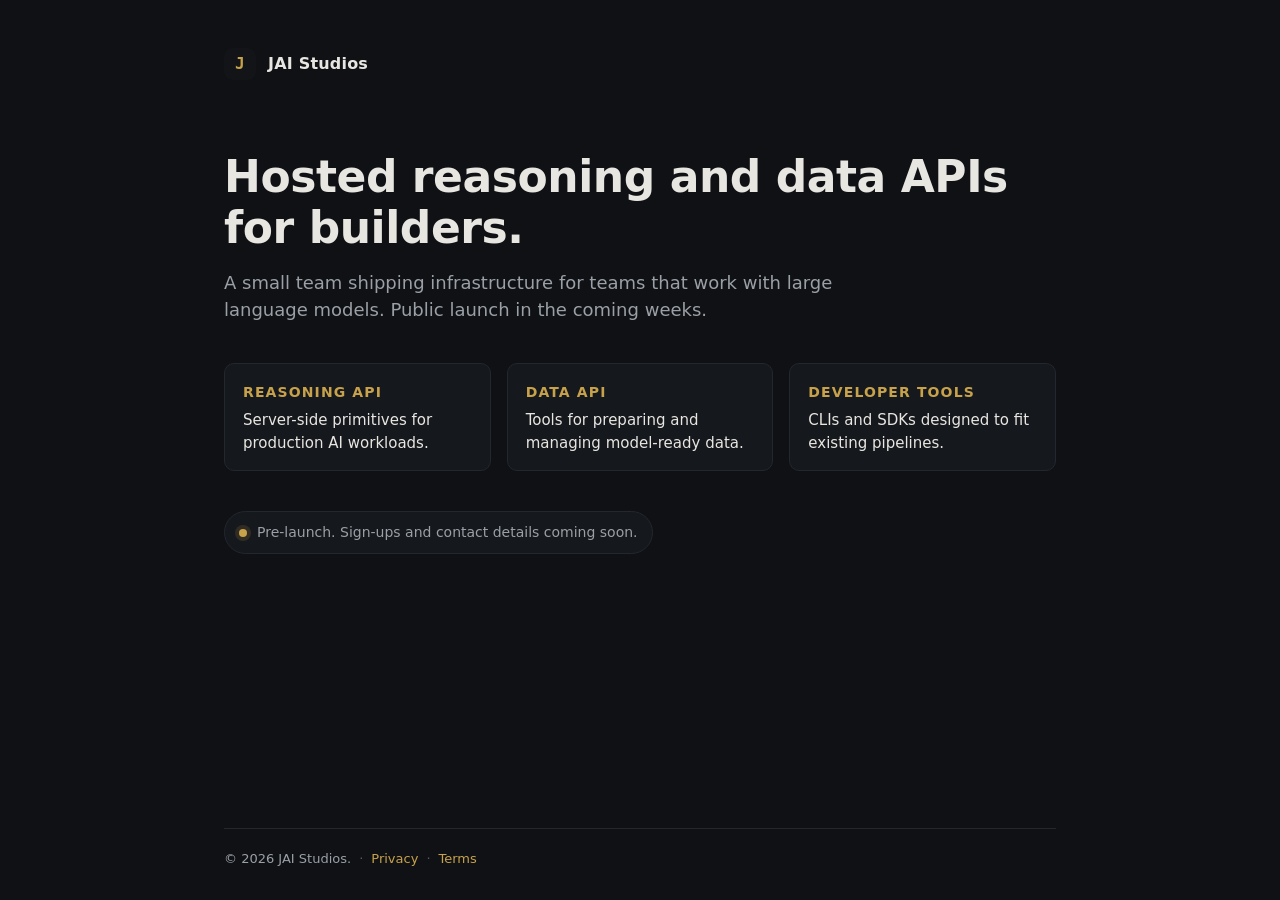
==== index.html @ 3c140bac "chore: initial pre-launch landing page Static placeholder site for jaistudios.app. Minimal pre-launc" ====
<!doctype html>
<html lang="en">
  <head>
    <meta charset="utf-8" />
    <meta name="viewport" content="width=device-width, initial-scale=1" />
    <title>JAI Studios</title>
    <meta
      name="description"
      content="JAI Studios — hosted reasoning and data APIs for builders. Launching soon."
    />
    <meta property="og:title" content="JAI Studios" />
    <meta
      property="og:description"
      content="Hosted reasoning and data APIs for builders. Launching soon."
    />
    <meta property="og:type" content="website" />
    <meta property="og:url" content="https://jaistudios.app" />
    <link rel="icon" href="data:image/svg+xml;utf8,<svg xmlns='http://www.w3.org/2000/svg' viewBox='0 0 64 64'><rect width='64' height='64' rx='12' fill='%23121417'/><text x='50%25' y='56%25' font-family='ui-monospace,Menlo,monospace' font-size='28' fill='%23C8A24B' text-anchor='middle' dominant-baseline='middle' font-weight='700'>J</text></svg>" />
    <link rel="stylesheet" href="./style.css" />
  </head>
  <body>
    <main class="wrap">
      <header class="brand">
        <span class="logo" aria-hidden="true">J</span>
        <span class="wordmark">JAI Studios</span>
      </header>

      <section class="hero">
        <h1>Hosted reasoning and data APIs for builders.</h1>
        <p class="lede">
          A small team shipping infrastructure for teams that work with
          large language models. Public launch in the coming weeks.
        </p>

        <ul class="pillars" aria-label="What we're building">
          <li>
            <h2>Reasoning API</h2>
            <p>Server-side primitives for production AI workloads.</p>
          </li>
          <li>
            <h2>Data API</h2>
            <p>Tools for preparing and managing model-ready data.</p>
          </li>
          <li>
            <h2>Developer tools</h2>
            <p>CLIs and SDKs designed to fit existing pipelines.</p>
          </li>
        </ul>

        <div class="status">
          <span class="dot" aria-hidden="true"></span>
          <span>Pre-launch. Sign-ups and contact details coming soon.</span>
        </div>
      </section>

      <footer class="foot">
        <span>&copy; <span id="year">2026</span> JAI Studios.</span>
        <span class="sep" aria-hidden="true">·</span>
        <a href="./privacy.html">Privacy</a>
        <span class="sep" aria-hidden="true">·</span>
        <a href="./terms.html">Terms</a>
      </footer>
    </main>
    <script>
      document.getElementById("year").textContent = new Date().getFullYear();
    </script>
  </body>
</html>
---- style.css ----
:root {
  --bg: #0f1115;
  --panel: #15181d;
  --ink: #e8e6e1;
  --muted: #9aa0a6;
  --accent: #c8a24b;
  --line: #23272e;
  --max: 880px;
}

* {
  box-sizing: border-box;
}

html,
body {
  margin: 0;
  padding: 0;
  background: var(--bg);
  color: var(--ink);
  font-family: ui-sans-serif, system-ui, -apple-system, "Segoe UI", Roboto,
    "Helvetica Neue", Arial, sans-serif;
  line-height: 1.5;
  -webkit-font-smoothing: antialiased;
}

a {
  color: var(--accent);
  text-decoration: none;
}

a:hover {
  text-decoration: underline;
}

.wrap {
  max-width: var(--max);
  margin: 0 auto;
  padding: 48px 24px 32px;
  min-height: 100vh;
  display: flex;
  flex-direction: column;
}

.brand {
  display: flex;
  align-items: center;
  gap: 12px;
  font-weight: 600;
  letter-spacing: 0.2px;
}

.logo {
  width: 32px;
  height: 32px;
  border-radius: 8px;
  background: #121417;
  color: var(--accent);
  display: inline-flex;
  align-items: center;
  justify-content: center;
  font-family: ui-monospace, Menlo, monospace;
  font-weight: 700;
}

.wordmark {
  font-size: 16px;
}

.hero {
  margin-top: 72px;
  flex: 1;
}

.hero h1 {
  font-size: clamp(28px, 4.2vw, 44px);
  line-height: 1.15;
  margin: 0 0 16px;
  letter-spacing: -0.01em;
}

.lede {
  color: var(--muted);
  font-size: 18px;
  max-width: 60ch;
  margin: 0 0 40px;
}

.pillars {
  list-style: none;
  padding: 0;
  margin: 0 0 40px;
  display: grid;
  grid-template-columns: repeat(auto-fit, minmax(220px, 1fr));
  gap: 16px;
}

.pillars li {
  background: var(--panel);
  border: 1px solid var(--line);
  border-radius: 10px;
  padding: 18px 18px 16px;
}

.pillars h2 {
  font-size: 14px;
  text-transform: uppercase;
  letter-spacing: 0.08em;
  margin: 0 0 6px;
  color: var(--accent);
}

.pillars p {
  margin: 0;
  color: var(--ink);
  font-size: 15px;
}

.status {
  display: inline-flex;
  align-items: center;
  gap: 10px;
  padding: 10px 14px;
  background: var(--panel);
  border: 1px solid var(--line);
  border-radius: 999px;
  color: var(--muted);
  font-size: 14px;
}

.dot {
  width: 8px;
  height: 8px;
  border-radius: 50%;
  background: var(--accent);
  box-shadow: 0 0 0 4px rgba(200, 162, 75, 0.15);
}

.foot {
  margin-top: 64px;
  padding-top: 20px;
  border-top: 1px solid var(--line);
  color: var(--muted);
  font-size: 13px;
  display: flex;
  flex-wrap: wrap;
  gap: 8px;
  align-items: center;
}

.sep {
  opacity: 0.5;
}
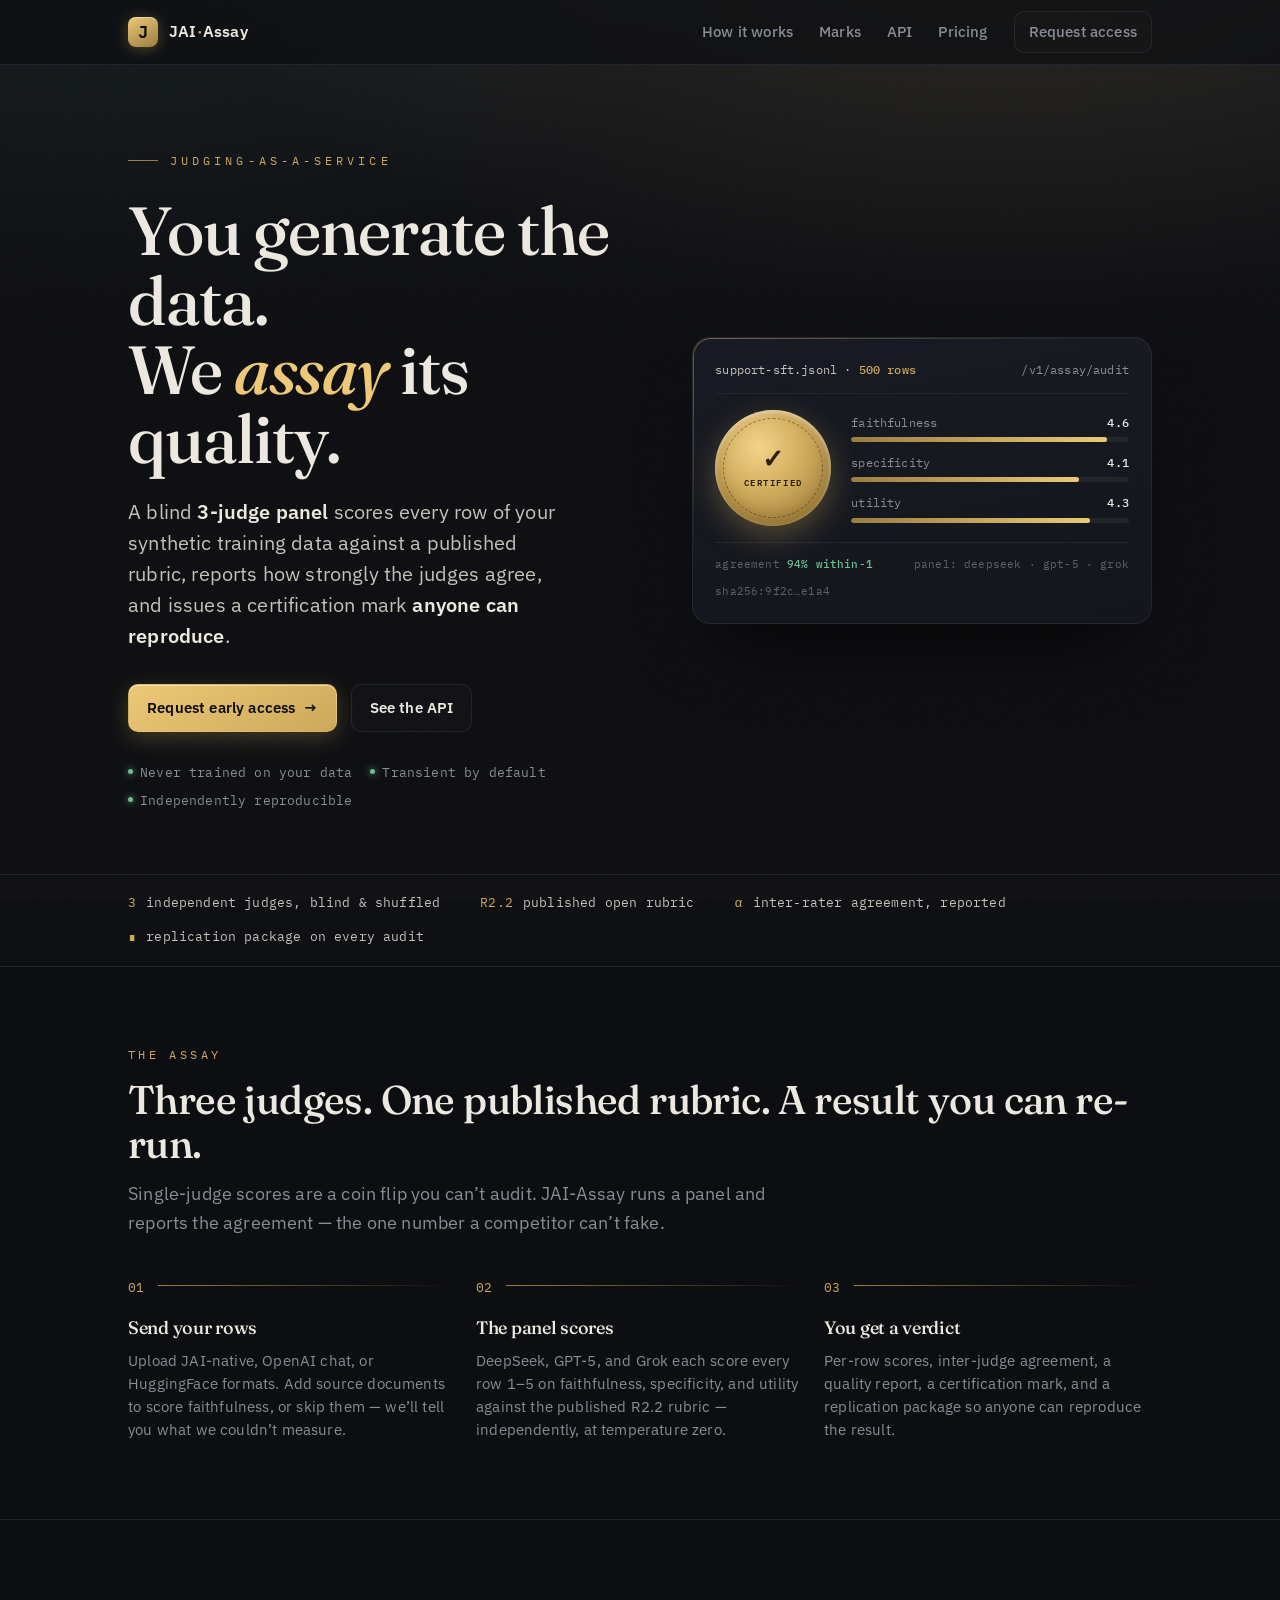
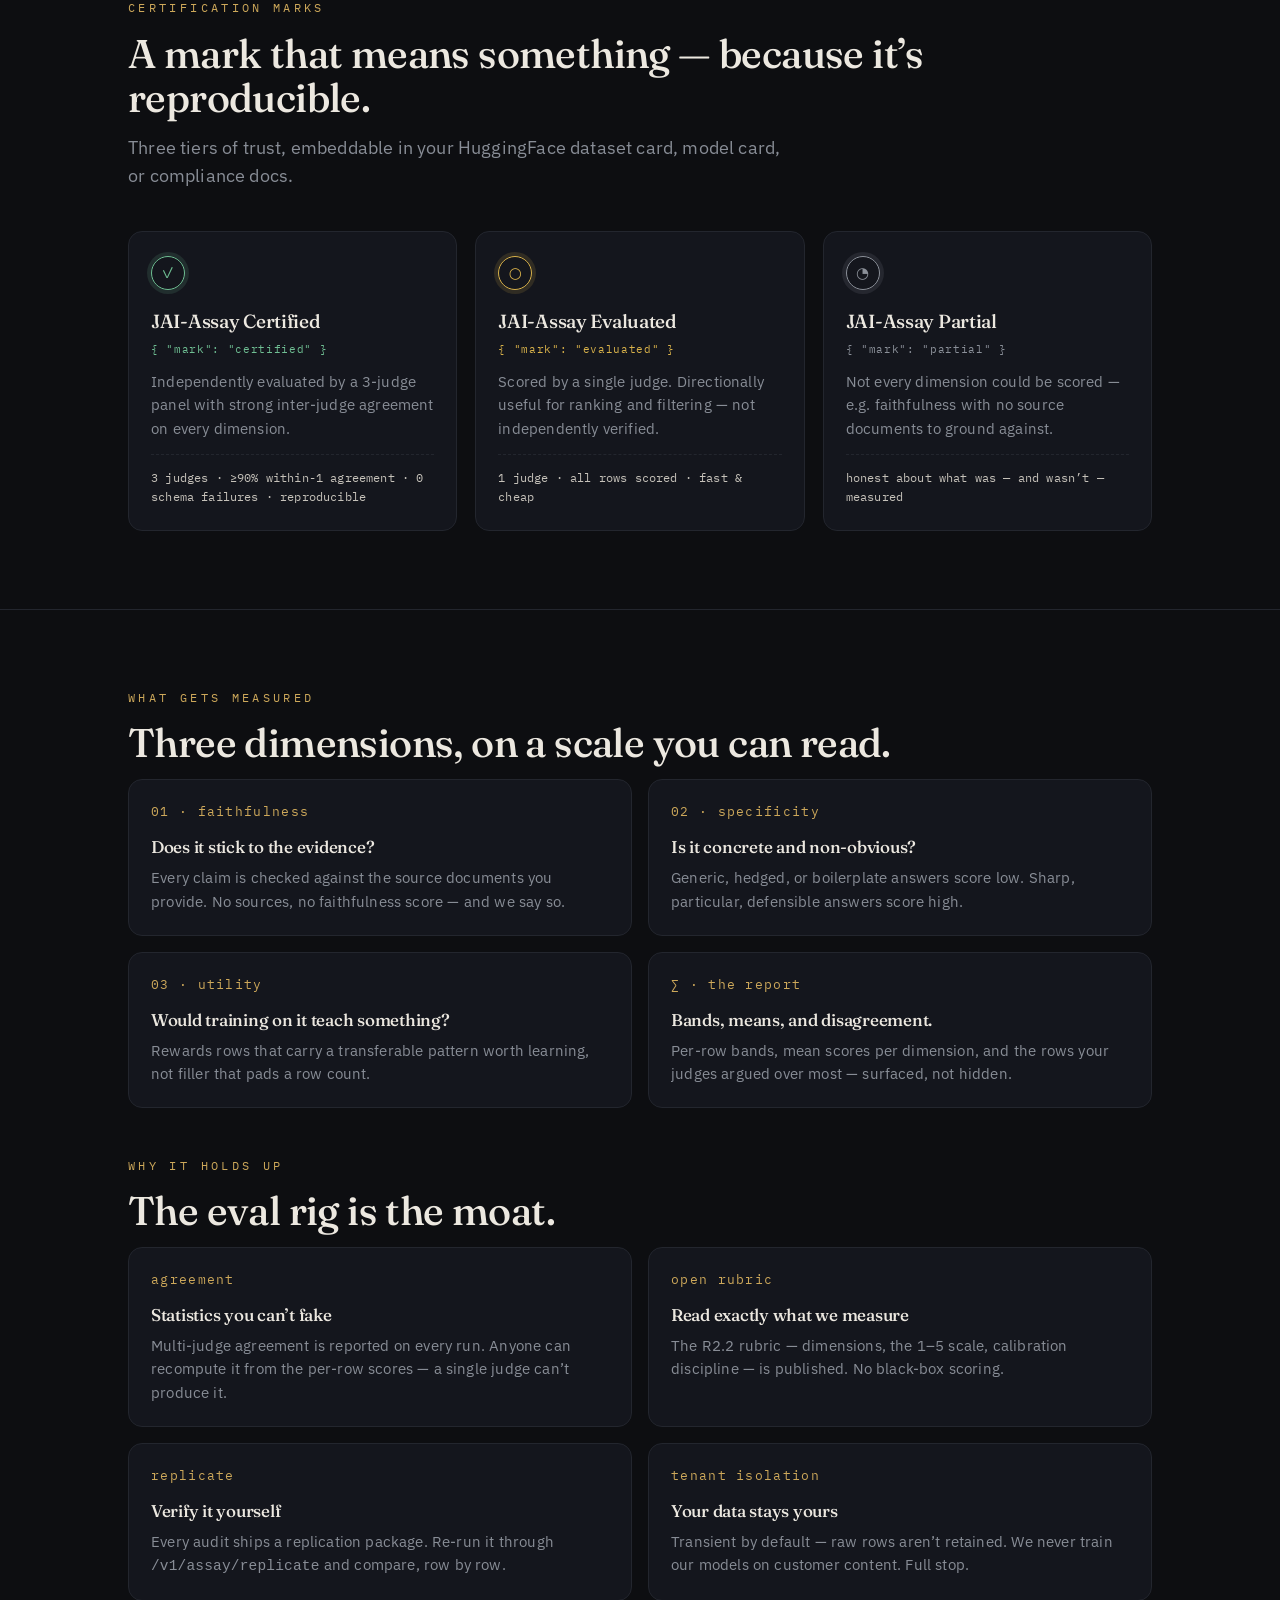
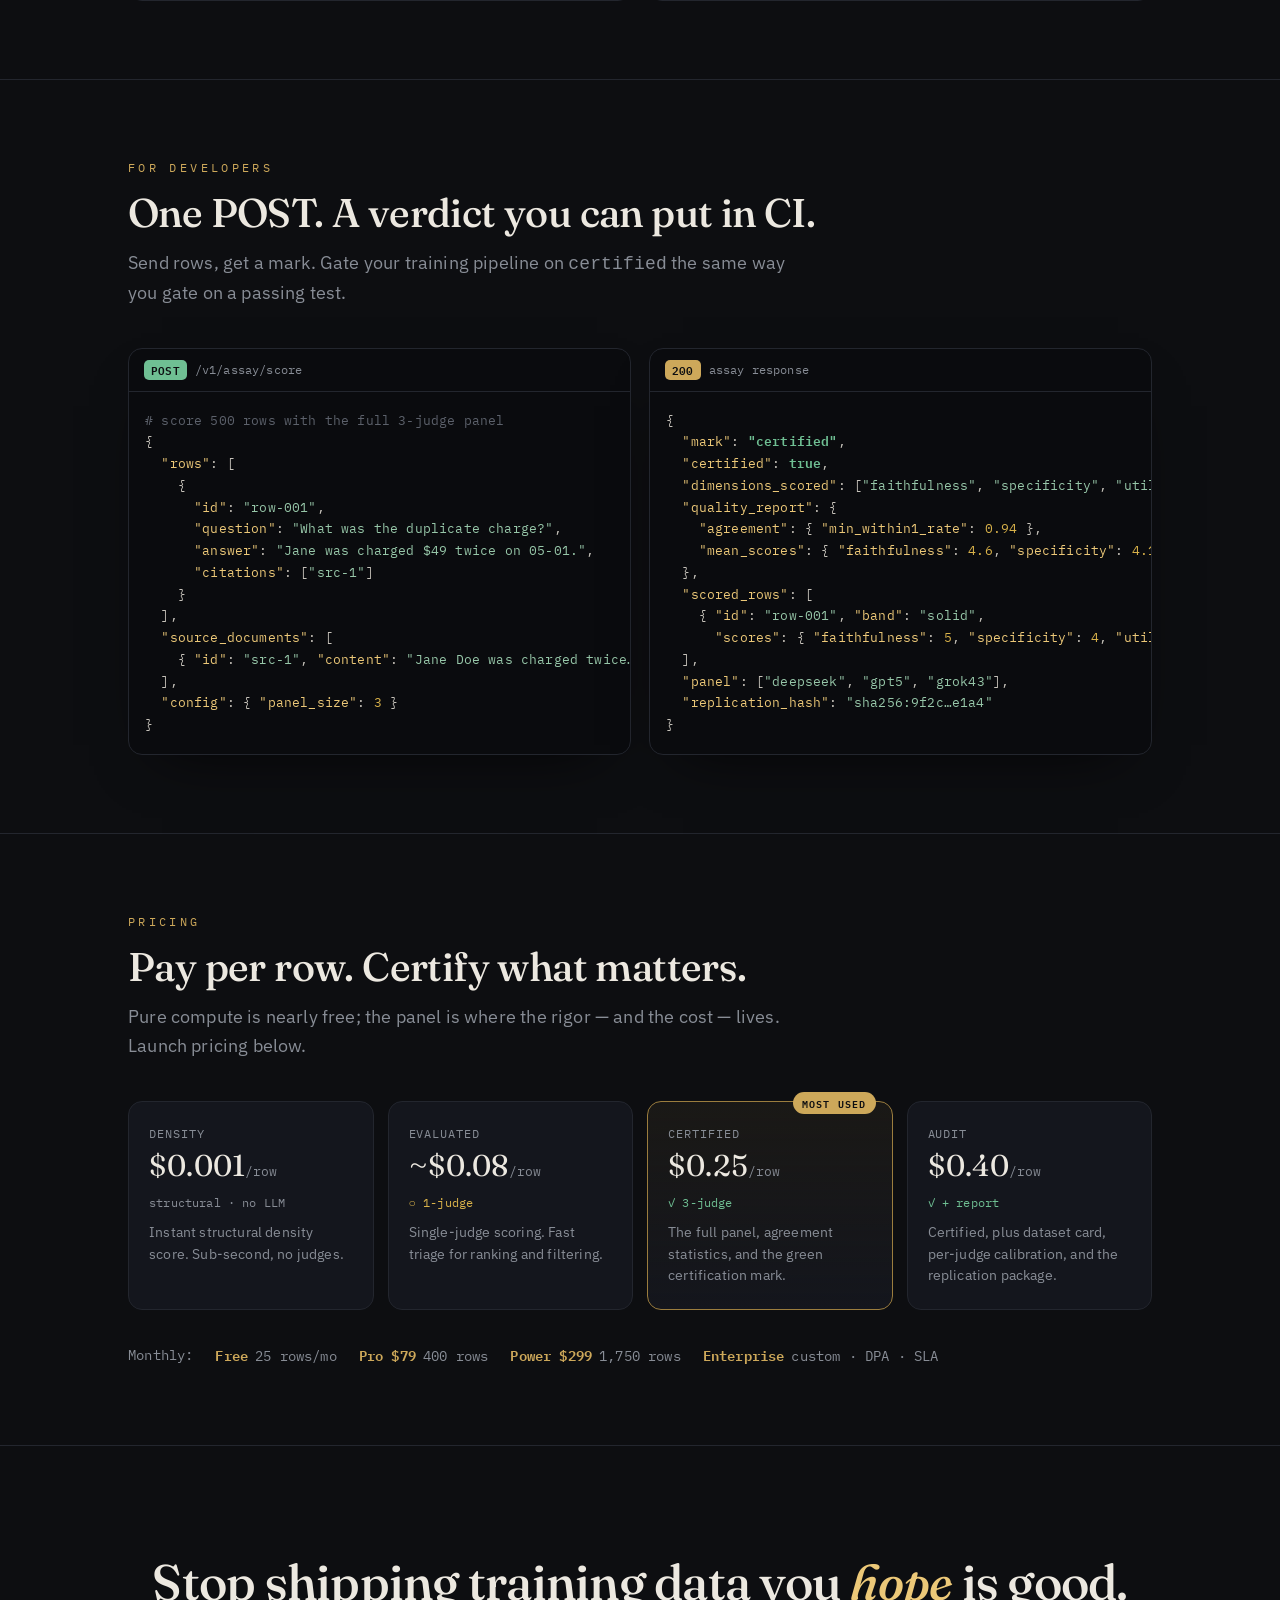
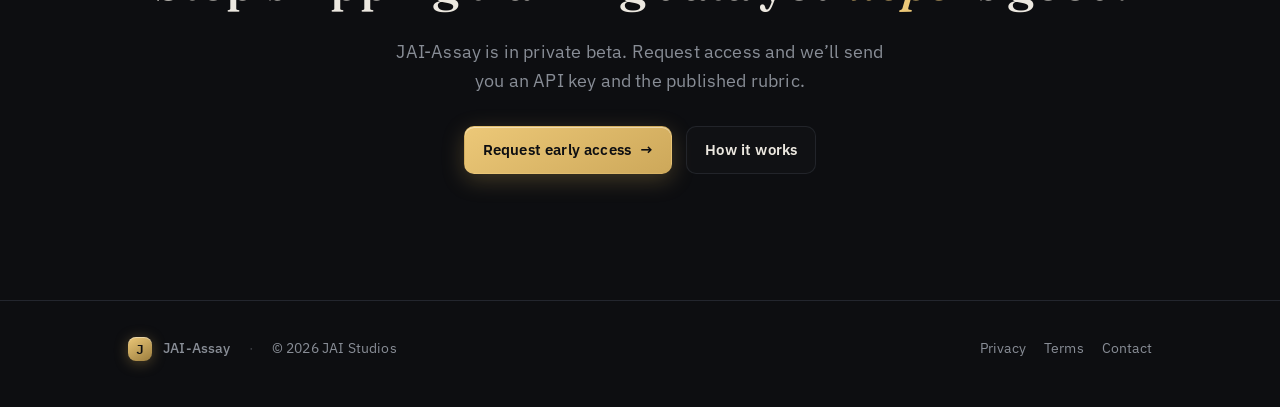
==== commit 27c4caa5: "feat(site): rebuild as JAI-Assay product landing page Replace the generic 'JAI Studios — launching s" ====
--- a/index.html
+++ b/index.html
@@ -3,66 +3,380 @@
   <head>
     <meta charset="utf-8" />
     <meta name="viewport" content="width=device-width, initial-scale=1" />
-    <title>JAI Studios</title>
+    <title>JAI-Assay — audit-grade quality scoring for training data</title>
     <meta
       name="description"
-      content="JAI Studios — hosted reasoning and data APIs for builders. Launching soon."
+      content="You generate the data. We assay its quality. A blind 3-judge panel scores synthetic training data against a published rubric, reports inter-judge agreement, and issues a certification mark anyone can independently reproduce."
     />
-    <meta property="og:title" content="JAI Studios" />
+    <meta property="og:title" content="JAI-Assay — assay the quality of your training data" />
     <meta
       property="og:description"
-      content="Hosted reasoning and data APIs for builders. Launching soon."
+      content="A blind 3-judge panel scores synthetic training data against a published rubric and issues a reproducible certification mark."
     />
     <meta property="og:type" content="website" />
     <meta property="og:url" content="https://jaistudios.app" />
-    <link rel="icon" href="data:image/svg+xml;utf8,<svg xmlns='http://www.w3.org/2000/svg' viewBox='0 0 64 64'><rect width='64' height='64' rx='12' fill='%23121417'/><text x='50%25' y='56%25' font-family='ui-monospace,Menlo,monospace' font-size='28' fill='%23C8A24B' text-anchor='middle' dominant-baseline='middle' font-weight='700'>J</text></svg>" />
+    <link rel="icon" href="data:image/svg+xml;utf8,<svg xmlns='http://www.w3.org/2000/svg' viewBox='0 0 64 64'><rect width='64' height='64' rx='14' fill='%230d0e11'/><text x='50%25' y='57%25' font-family='ui-monospace,Menlo,monospace' font-size='30' fill='%23cda85a' text-anchor='middle' dominant-baseline='middle' font-weight='700'>J</text></svg>" />
+    <link rel="preconnect" href="https://fonts.googleapis.com" />
+    <link rel="preconnect" href="https://fonts.gstatic.com" crossorigin />
+    <link
+      href="https://fonts.googleapis.com/css2?family=Fraunces:ital,opsz,wght@0,9..144,400..700;1,9..144,400..600&family=IBM+Plex+Mono:wght@400;500;600&family=IBM+Plex+Sans:wght@400;500;600&display=swap"
+      rel="stylesheet"
+    />
     <link rel="stylesheet" href="./style.css" />
   </head>
   <body>
-    <main class="wrap">
-      <header class="brand">
-        <span class="logo" aria-hidden="true">J</span>
-        <span class="wordmark">JAI Studios</span>
-      </header>
-
-      <section class="hero">
-        <h1>Hosted reasoning and data APIs for builders.</h1>
-        <p class="lede">
-          A small team shipping infrastructure for teams that work with
-          large language models. Public launch in the coming weeks.
+    <!-- nav -->
+    <nav class="nav">
+      <div class="shell">
+        <a class="brand" href="./index.html" aria-label="JAI-Assay home">
+          <span class="logo" aria-hidden="true">J</span>
+          <span class="wordmark">JAI<b>·</b>Assay</span>
+        </a>
+        <div class="nav-links">
+          <a class="hide-sm" href="#how">How it works</a>
+          <a class="hide-sm" href="#marks">Marks</a>
+          <a class="hide-sm" href="#api">API</a>
+          <a href="#pricing">Pricing</a>
+          <a class="btn btn-ghost" href="#access" style="padding:8px 14px;">Request access</a>
+        </div>
+      </div>
+    </nav>
+
+    <!-- hero -->
+    <header class="hero">
+      <div class="shell hero-grid">
+        <div>
+          <div class="eyebrow rise" style="--d:0">Judging-as-a-service</div>
+          <h1 class="rise" style="--d:1">You generate the data.<br />We <em>assay</em> its quality.</h1>
+          <p class="lede rise" style="--d:2">
+            A blind <b>3-judge panel</b> scores every row of your synthetic
+            training data against a published rubric, reports how strongly the
+            judges agree, and issues a certification mark <b>anyone can reproduce</b>.
+          </p>
+          <div class="cta-row rise" style="--d:3">
+            <a class="btn btn-gold" href="#access">Request early access <span class="arw" aria-hidden="true">→</span></a>
+            <a class="btn btn-ghost" href="#api">See the API</a>
+          </div>
+          <div class="trust-line rise" style="--d:4">
+            <span>Never trained on your data</span>
+            <span>Transient by default</span>
+            <span>Independently reproducible</span>
+          </div>
+        </div>
+
+        <!-- specimen / quality report -->
+        <aside class="specimen rise" style="--d:3" aria-label="Example quality report">
+          <div class="spec-head">
+            <span class="spec-file">support-sft.jsonl · <b>500 rows</b></span>
+            <span>/v1/assay/audit</span>
+          </div>
+          <div class="spec-body">
+            <div class="seal" role="img" aria-label="JAI-Assay Certified seal">
+              <div class="seal-inner">
+                <div class="mark">✓</div>
+                <div class="lbl">Certified</div>
+              </div>
+            </div>
+            <div class="spec-metrics">
+              <div class="metric">
+                <div class="metric-top"><span class="k">faithfulness</span><span class="v">4.6</span></div>
+                <div class="bar"><i style="width:92%"></i></div>
+              </div>
+              <div class="metric">
+                <div class="metric-top"><span class="k">specificity</span><span class="v">4.1</span></div>
+                <div class="bar"><i style="width:82%"></i></div>
+              </div>
+              <div class="metric">
+                <div class="metric-top"><span class="k">utility</span><span class="v">4.3</span></div>
+                <div class="bar"><i style="width:86%"></i></div>
+              </div>
+            </div>
+          </div>
+          <div class="spec-foot">
+            <span>agreement <b>94% within-1</b></span>
+            <span>panel: deepseek · gpt-5 · grok</span>
+            <span>sha256:9f2c…e1a4</span>
+          </div>
+        </aside>
+      </div>
+    </header>
+
+    <!-- credential strip -->
+    <div class="creds">
+      <div class="shell">
+        <span class="cred"><span>3</span> independent judges, blind &amp; shuffled</span>
+        <span class="cred"><span>R2.2</span> published open rubric</span>
+        <span class="cred"><span>α</span> inter-rater agreement, reported</span>
+        <span class="cred"><span>∎</span> replication package on every audit</span>
+      </div>
+    </div>
+
+    <!-- how it works -->
+    <section class="block" id="how">
+      <div class="shell">
+        <div class="kicker reveal">The assay</div>
+        <h2 class="reveal">Three judges. One published rubric. A result you can re-run.</h2>
+        <p class="section-lede reveal">
+          Single-judge scores are a coin flip you can&rsquo;t audit. JAI-Assay runs
+          a panel and reports the agreement &mdash; the one number a competitor
+          can&rsquo;t fake.
         </p>
-
-        <ul class="pillars" aria-label="What we're building">
-          <li>
-            <h2>Reasoning API</h2>
-            <p>Server-side primitives for production AI workloads.</p>
-          </li>
-          <li>
-            <h2>Data API</h2>
-            <p>Tools for preparing and managing model-ready data.</p>
-          </li>
-          <li>
-            <h2>Developer tools</h2>
-            <p>CLIs and SDKs designed to fit existing pipelines.</p>
-          </li>
-        </ul>
-
-        <div class="status">
-          <span class="dot" aria-hidden="true"></span>
-          <span>Pre-launch. Sign-ups and contact details coming soon.</span>
-        </div>
-      </section>
-
-      <footer class="foot">
-        <span>&copy; <span id="year">2026</span> JAI Studios.</span>
+        <div class="steps">
+          <div class="step reveal">
+            <h3>Send your rows</h3>
+            <p>Upload JAI-native, OpenAI chat, or HuggingFace formats. Add source documents to score faithfulness, or skip them &mdash; we&rsquo;ll tell you what we couldn&rsquo;t measure.</p>
+          </div>
+          <div class="step reveal" style="--d:1">
+            <h3>The panel scores</h3>
+            <p>DeepSeek, GPT-5, and Grok each score every row 1&ndash;5 on faithfulness, specificity, and utility against the published R2.2 rubric &mdash; independently, at temperature zero.</p>
+          </div>
+          <div class="step reveal" style="--d:2">
+            <h3>You get a verdict</h3>
+            <p>Per-row scores, inter-judge agreement, a quality report, a certification mark, and a replication package so anyone can reproduce the result.</p>
+          </div>
+        </div>
+      </div>
+    </section>
+
+    <!-- certification marks -->
+    <section class="block" id="marks">
+      <div class="shell">
+        <div class="kicker reveal">Certification marks</div>
+        <h2 class="reveal">A mark that means something &mdash; because it&rsquo;s reproducible.</h2>
+        <p class="section-lede reveal">
+          Three tiers of trust, embeddable in your HuggingFace dataset card, model
+          card, or compliance docs.
+        </p>
+        <div class="marks">
+          <div class="mark-card c-cert reveal">
+            <div class="glyph" aria-hidden="true">✓</div>
+            <h3>JAI-Assay Certified</h3>
+            <div class="tag">{ "mark": "certified" }</div>
+            <p>Independently evaluated by a 3-judge panel with strong inter-judge agreement on every dimension.</p>
+            <div class="req">3 judges · ≥90% within-1 agreement · 0 schema failures · reproducible</div>
+          </div>
+          <div class="mark-card c-eval reveal" style="--d:1">
+            <div class="glyph" aria-hidden="true">○</div>
+            <h3>JAI-Assay Evaluated</h3>
+            <div class="tag">{ "mark": "evaluated" }</div>
+            <p>Scored by a single judge. Directionally useful for ranking and filtering &mdash; not independently verified.</p>
+            <div class="req">1 judge · all rows scored · fast &amp; cheap</div>
+          </div>
+          <div class="mark-card c-part reveal" style="--d:2">
+            <div class="glyph" aria-hidden="true">◔</div>
+            <h3>JAI-Assay Partial</h3>
+            <div class="tag">{ "mark": "partial" }</div>
+            <p>Not every dimension could be scored &mdash; e.g. faithfulness with no source documents to ground against.</p>
+            <div class="req">honest about what was &mdash; and wasn&rsquo;t &mdash; measured</div>
+          </div>
+        </div>
+      </div>
+    </section>
+
+    <!-- what we measure + why it holds up -->
+    <section class="block">
+      <div class="shell">
+        <div class="kicker reveal">What gets measured</div>
+        <h2 class="reveal">Three dimensions, on a scale you can read.</h2>
+        <div class="feat-grid" style="margin-bottom:48px;">
+          <div class="feat reveal">
+            <div class="ic">01 · faithfulness</div>
+            <h3>Does it stick to the evidence?</h3>
+            <p>Every claim is checked against the source documents you provide. No sources, no faithfulness score &mdash; and we say so.</p>
+          </div>
+          <div class="feat reveal" style="--d:1">
+            <div class="ic">02 · specificity</div>
+            <h3>Is it concrete and non-obvious?</h3>
+            <p>Generic, hedged, or boilerplate answers score low. Sharp, particular, defensible answers score high.</p>
+          </div>
+          <div class="feat reveal" style="--d:2">
+            <div class="ic">03 · utility</div>
+            <h3>Would training on it teach something?</h3>
+            <p>Rewards rows that carry a transferable pattern worth learning, not filler that pads a row count.</p>
+          </div>
+          <div class="feat reveal" style="--d:3">
+            <div class="ic">∑ · the report</div>
+            <h3>Bands, means, and disagreement.</h3>
+            <p>Per-row bands, mean scores per dimension, and the rows your judges argued over most &mdash; surfaced, not hidden.</p>
+          </div>
+        </div>
+
+        <div class="kicker reveal">Why it holds up</div>
+        <h2 class="reveal">The eval rig is the moat.</h2>
+        <div class="feat-grid">
+          <div class="feat reveal">
+            <div class="ic">agreement</div>
+            <h3>Statistics you can&rsquo;t fake</h3>
+            <p>Multi-judge agreement is reported on every run. Anyone can recompute it from the per-row scores &mdash; a single judge can&rsquo;t produce it.</p>
+          </div>
+          <div class="feat reveal" style="--d:1">
+            <div class="ic">open rubric</div>
+            <h3>Read exactly what we measure</h3>
+            <p>The R2.2 rubric &mdash; dimensions, the 1&ndash;5 scale, calibration discipline &mdash; is published. No black-box scoring.</p>
+          </div>
+          <div class="feat reveal" style="--d:2">
+            <div class="ic">replicate</div>
+            <h3>Verify it yourself</h3>
+            <p>Every audit ships a replication package. Re-run it through <code>/v1/assay/replicate</code> and compare, row by row.</p>
+          </div>
+          <div class="feat reveal" style="--d:3">
+            <div class="ic">tenant isolation</div>
+            <h3>Your data stays yours</h3>
+            <p>Transient by default &mdash; raw rows aren&rsquo;t retained. We never train our models on customer content. Full stop.</p>
+          </div>
+        </div>
+      </div>
+    </section>
+
+    <!-- API -->
+    <section class="block" id="api">
+      <div class="shell">
+        <div class="kicker reveal">For developers</div>
+        <h2 class="reveal">One POST. A verdict you can put in CI.</h2>
+        <p class="section-lede reveal">
+          Send rows, get a mark. Gate your training pipeline on
+          <code>certified</code> the same way you gate on a passing test.
+        </p>
+        <div class="api-grid">
+          <div class="code reveal">
+            <div class="code-bar"><span class="verb">POST</span> /v1/assay/score</div>
+<pre><span class="c"># score 500 rows with the full 3-judge panel</span>
+{
+  <span class="k">"rows"</span>: [
+    {
+      <span class="k">"id"</span>: <span class="s">"row-001"</span>,
+      <span class="k">"question"</span>: <span class="s">"What was the duplicate charge?"</span>,
+      <span class="k">"answer"</span>: <span class="s">"Jane was charged $49 twice on 05-01."</span>,
+      <span class="k">"citations"</span>: [<span class="s">"src-1"</span>]
+    }
+  ],
+  <span class="k">"source_documents"</span>: [
+    { <span class="k">"id"</span>: <span class="s">"src-1"</span>, <span class="k">"content"</span>: <span class="s">"Jane Doe was charged twice…"</span> }
+  ],
+  <span class="k">"config"</span>: { <span class="k">"panel_size"</span>: <span class="n">3</span> }
+}</pre>
+          </div>
+          <div class="code reveal" style="--d:1">
+            <div class="code-bar"><span class="verb res">200</span> assay response</div>
+<pre>{
+  <span class="k">"mark"</span>: <span class="ok">"certified"</span>,
+  <span class="k">"certified"</span>: <span class="ok">true</span>,
+  <span class="k">"dimensions_scored"</span>: [<span class="s">"faithfulness"</span>, <span class="s">"specificity"</span>, <span class="s">"utility"</span>],
+  <span class="k">"quality_report"</span>: {
+    <span class="k">"agreement"</span>: { <span class="k">"min_within1_rate"</span>: <span class="n">0.94</span> },
+    <span class="k">"mean_scores"</span>: { <span class="k">"faithfulness"</span>: <span class="n">4.6</span>, <span class="k">"specificity"</span>: <span class="n">4.1</span> }
+  },
+  <span class="k">"scored_rows"</span>: [
+    { <span class="k">"id"</span>: <span class="s">"row-001"</span>, <span class="k">"band"</span>: <span class="s">"solid"</span>,
+      <span class="k">"scores"</span>: { <span class="k">"faithfulness"</span>: <span class="n">5</span>, <span class="k">"specificity"</span>: <span class="n">4</span>, <span class="k">"utility"</span>: <span class="n">4</span> } }
+  ],
+  <span class="k">"panel"</span>: [<span class="s">"deepseek"</span>, <span class="s">"gpt5"</span>, <span class="s">"grok43"</span>],
+  <span class="k">"replication_hash"</span>: <span class="s">"sha256:9f2c…e1a4"</span>
+}</pre>
+          </div>
+        </div>
+      </div>
+    </section>
+
+    <!-- pricing -->
+    <section class="block" id="pricing">
+      <div class="shell">
+        <div class="kicker reveal">Pricing</div>
+        <h2 class="reveal">Pay per row. Certify what matters.</h2>
+        <p class="section-lede reveal">
+          Pure compute is nearly free; the panel is where the rigor &mdash; and the
+          cost &mdash; lives. Launch pricing below.
+        </p>
+        <div class="price-grid">
+          <div class="price reveal">
+            <div class="pt-name">Density</div>
+            <div class="amt">$0.001<small>/row</small></div>
+            <div class="mark-pill" style="color:var(--muted)">structural · no LLM</div>
+            <p>Instant structural density score. Sub-second, no judges.</p>
+          </div>
+          <div class="price reveal" style="--d:1">
+            <div class="pt-name">Evaluated</div>
+            <div class="amt">~$0.08<small>/row</small></div>
+            <div class="mark-pill" style="color:var(--evaluated)">○ 1-judge</div>
+            <p>Single-judge scoring. Fast triage for ranking and filtering.</p>
+          </div>
+          <div class="price feature reveal" style="--d:2">
+            <span class="badge">Most used</span>
+            <div class="pt-name">Certified</div>
+            <div class="amt">$0.25<small>/row</small></div>
+            <div class="mark-pill" style="color:var(--certified)">✓ 3-judge</div>
+            <p>The full panel, agreement statistics, and the green certification mark.</p>
+          </div>
+          <div class="price reveal" style="--d:3">
+            <div class="pt-name">Audit</div>
+            <div class="amt">$0.40<small>/row</small></div>
+            <div class="mark-pill" style="color:var(--certified)">✓ + report</div>
+            <p>Certified, plus dataset card, per-judge calibration, and the replication package.</p>
+          </div>
+        </div>
+        <div class="plans">
+          <span class="plans-label" style="color:var(--muted)">Monthly:</span>
+          <span class="pl"><b>Free</b> <s>25 rows/mo</s></span>
+          <span class="pl"><b>Pro $79</b> <s>400 rows</s></span>
+          <span class="pl"><b>Power $299</b> <s>1,750 rows</s></span>
+          <span class="pl"><b>Enterprise</b> <s>custom · DPA · SLA</s></span>
+        </div>
+      </div>
+    </section>
+
+    <!-- closing CTA -->
+    <section class="closer" id="access">
+      <div class="shell">
+        <h2 class="reveal">Stop shipping training data you <em>hope</em> is good.</h2>
+        <p class="reveal">JAI-Assay is in private beta. Request access and we&rsquo;ll send you an API key and the published rubric.</p>
+        <div class="cta-row reveal">
+          <a class="btn btn-gold" href="mailto:hello@jaistudios.app?subject=JAI-Assay%20early%20access">Request early access <span class="arw" aria-hidden="true">→</span></a>
+          <a class="btn btn-ghost" href="#how">How it works</a>
+        </div>
+      </div>
+    </section>
+
+    <!-- footer -->
+    <footer class="foot">
+      <div class="shell">
+        <a class="brand" href="./index.html">
+          <span class="logo" aria-hidden="true">J</span>
+          <span>JAI-Assay</span>
+        </a>
         <span class="sep" aria-hidden="true">·</span>
-        <a href="./privacy.html">Privacy</a>
-        <span class="sep" aria-hidden="true">·</span>
-        <a href="./terms.html">Terms</a>
-      </footer>
-    </main>
+        <span>&copy; <span id="year">2026</span> JAI Studios</span>
+        <span class="links">
+          <a href="./privacy.html">Privacy</a>
+          <a href="./terms.html">Terms</a>
+          <a href="mailto:hello@jaistudios.app">Contact</a>
+        </span>
+      </div>
+    </footer>
+
     <script>
+      document.documentElement.classList.add("js");
       document.getElementById("year").textContent = new Date().getFullYear();
+      (function () {
+        var els = document.querySelectorAll(".reveal");
+        if (!("IntersectionObserver" in window)) {
+          els.forEach(function (el) { el.classList.add("in"); });
+          return;
+        }
+        var io = new IntersectionObserver(
+          function (entries) {
+            entries.forEach(function (e) {
+              if (e.isIntersecting) {
+                var el = e.target;
+                var d = parseFloat(el.style.getPropertyValue("--d")) || 0;
+                setTimeout(function () { el.classList.add("in"); }, d * 80);
+                io.unobserve(el);
+              }
+            });
+          },
+          { rootMargin: "0px 0px -10% 0px" }
+        );
+        els.forEach(function (el) { io.observe(el); });
+      })();
     </script>
   </body>
 </html>
--- a/style.css
+++ b/style.css
@@ -1,153 +1,383 @@
+/* =========================================================================
+   JAI-Assay — marketing site
+   Aesthetic: precision certification instrument. Editorial serif authority
+   (Fraunces) + technical sans/mono (IBM Plex). Deep ink, assayed gold.
+   ========================================================================= */
+
 :root {
-  --bg: #0f1115;
-  --panel: #15181d;
-  --ink: #e8e6e1;
-  --muted: #9aa0a6;
-  --accent: #c8a24b;
-  --line: #23272e;
-  --max: 880px;
-}
-
-* {
-  box-sizing: border-box;
-}
-
-html,
+  --bg: #0d0e11;
+  --bg-2: #101218;
+  --panel: #14161d;
+  --panel-2: #181b23;
+  --ink: #ece8e0;
+  --ink-dim: #c6c2ba;
+  --muted: #888d96;
+  --faint: #5c616b;
+
+  --gold: #cda85a;
+  --gold-bright: #ecc878;
+  --gold-deep: #9b7d3e;
+
+  --certified: #6fbf93;
+  --evaluated: #d9b24a;
+  --partial: #8b9099;
+
+  --line: #23262e;
+  --line-bright: #34384180;
+
+  --serif: "Fraunces", Georgia, "Times New Roman", serif;
+  --sans: "IBM Plex Sans", ui-sans-serif, system-ui, "Segoe UI", sans-serif;
+  --mono: "IBM Plex Mono", ui-monospace, "SF Mono", Menlo, monospace;
+
+  --max: 1080px;
+  --r: 14px;
+  --ease: cubic-bezier(0.22, 1, 0.36, 1);
+}
+
+* { box-sizing: border-box; }
+
+html { scroll-behavior: smooth; }
+
 body {
   margin: 0;
-  padding: 0;
   background: var(--bg);
   color: var(--ink);
-  font-family: ui-sans-serif, system-ui, -apple-system, "Segoe UI", Roboto,
-    "Helvetica Neue", Arial, sans-serif;
-  line-height: 1.5;
+  font-family: var(--sans);
+  font-size: 17px;
+  line-height: 1.6;
+  letter-spacing: 0.01em;
   -webkit-font-smoothing: antialiased;
-}
-
-a {
-  color: var(--accent);
-  text-decoration: none;
-}
-
-a:hover {
-  text-decoration: underline;
-}
-
-.wrap {
-  max-width: var(--max);
-  margin: 0 auto;
-  padding: 48px 24px 32px;
-  min-height: 100vh;
-  display: flex;
-  flex-direction: column;
-}
-
-.brand {
+  text-rendering: optimizeLegibility;
+  overflow-x: hidden;
+}
+
+/* atmosphere: layered gold aurora + base wash, fixed behind content ---------- */
+body::before {
+  content: "";
+  position: fixed;
+  inset: 0;
+  z-index: -2;
+  background:
+    radial-gradient(120% 80% at 78% -10%, rgba(205, 168, 90, 0.16), transparent 55%),
+    radial-gradient(90% 60% at 8% 0%, rgba(111, 191, 147, 0.06), transparent 50%),
+    linear-gradient(180deg, var(--bg-2), var(--bg) 40%);
+}
+/* grain overlay */
+body::after {
+  content: "";
+  position: fixed;
+  inset: 0;
+  z-index: -1;
+  pointer-events: none;
+  opacity: 0.035;
+  background-image: url("data:image/svg+xml,%3Csvg xmlns='http://www.w3.org/2000/svg' width='160' height='160'%3E%3Cfilter id='n'%3E%3CfeTurbulence type='fractalNoise' baseFrequency='0.85' numOctaves='2' stitchTiles='stitch'/%3E%3C/filter%3E%3Crect width='100%25' height='100%25' filter='url(%23n)'/%3E%3C/svg%3E");
+}
+
+a { color: var(--gold); text-decoration: none; transition: color 0.2s; }
+a:hover { color: var(--gold-bright); }
+
+h1, h2, h3 { font-family: var(--serif); font-weight: 500; letter-spacing: -0.015em; }
+
+::selection { background: rgba(205, 168, 90, 0.28); color: #fff; }
+
+.shell { max-width: var(--max); margin: 0 auto; padding: 0 28px; }
+
+/* ---- nav ----------------------------------------------------------------- */
+.nav {
+  position: sticky;
+  top: 0;
+  z-index: 50;
+  backdrop-filter: blur(14px);
+  background: color-mix(in srgb, var(--bg) 72%, transparent);
+  border-bottom: 1px solid var(--line);
+}
+.nav .shell {
   display: flex;
   align-items: center;
-  gap: 12px;
+  gap: 18px;
+  height: 64px;
+}
+.brand { display: flex; align-items: center; gap: 11px; color: var(--ink); font-weight: 600; }
+.logo {
+  width: 30px; height: 30px;
+  border-radius: 8px;
+  display: grid; place-items: center;
+  font-family: var(--mono);
   font-weight: 600;
-  letter-spacing: 0.2px;
-}
-
-.logo {
-  width: 32px;
-  height: 32px;
-  border-radius: 8px;
-  background: #121417;
-  color: var(--accent);
-  display: inline-flex;
+  color: #0d0e11;
+  background: linear-gradient(150deg, var(--gold-bright), var(--gold-deep));
+  box-shadow: 0 2px 14px rgba(205, 168, 90, 0.35), inset 0 1px 0 rgba(255,255,255,0.4);
+}
+.wordmark { font-size: 16px; letter-spacing: 0.2px; }
+.wordmark b { color: var(--gold); font-weight: 600; }
+.nav-links { margin-left: auto; display: flex; gap: 26px; align-items: center; }
+.nav-links a { color: var(--muted); font-size: 14.5px; font-weight: 500; }
+.nav-links a:hover { color: var(--ink); }
+@media (max-width: 720px) { .nav-links .hide-sm { display: none; } }
+
+/* ---- buttons ------------------------------------------------------------- */
+.btn {
+  display: inline-flex; align-items: center; gap: 9px;
+  font-family: var(--sans); font-size: 15px; font-weight: 600;
+  padding: 11px 18px; border-radius: 10px;
+  border: 1px solid transparent; cursor: pointer;
+  transition: transform 0.18s var(--ease), box-shadow 0.2s, background 0.2s, border-color 0.2s;
+}
+.btn-gold {
+  color: #0d0e11;
+  background: linear-gradient(150deg, var(--gold-bright), var(--gold));
+  box-shadow: 0 6px 22px rgba(205, 168, 90, 0.28), inset 0 1px 0 rgba(255,255,255,0.45);
+}
+.btn-gold:hover { transform: translateY(-2px); box-shadow: 0 12px 30px rgba(205, 168, 90, 0.4), inset 0 1px 0 rgba(255,255,255,0.45); color: #0d0e11; }
+.btn-ghost { color: var(--ink); border-color: var(--line-bright); background: rgba(255,255,255,0.015); }
+.btn-ghost:hover { border-color: var(--gold); color: var(--gold-bright); transform: translateY(-2px); }
+.btn .arw { transition: transform 0.2s var(--ease); }
+.btn:hover .arw { transform: translateX(3px); }
+
+/* ---- hero ---------------------------------------------------------------- */
+.hero { padding: 86px 0 64px; }
+.hero-grid {
+  display: grid;
+  grid-template-columns: 1.05fr 0.95fr;
+  gap: 56px;
   align-items: center;
-  justify-content: center;
-  font-family: ui-monospace, Menlo, monospace;
-  font-weight: 700;
-}
-
-.wordmark {
-  font-size: 16px;
-}
-
-.hero {
-  margin-top: 72px;
-  flex: 1;
-}
+}
+@media (max-width: 880px) { .hero-grid { grid-template-columns: 1fr; gap: 44px; } }
+
+.eyebrow {
+  font-family: var(--mono);
+  font-size: 12px;
+  letter-spacing: 0.34em;
+  text-transform: uppercase;
+  color: var(--gold);
+  display: flex; align-items: center; gap: 12px;
+  margin-bottom: 26px;
+}
+.eyebrow::before { content: ""; width: 30px; height: 1px; background: var(--gold-deep); }
 
 .hero h1 {
-  font-size: clamp(28px, 4.2vw, 44px);
-  line-height: 1.15;
-  margin: 0 0 16px;
-  letter-spacing: -0.01em;
-}
-
-.lede {
-  color: var(--muted);
-  font-size: 18px;
-  max-width: 60ch;
-  margin: 0 0 40px;
-}
-
-.pillars {
-  list-style: none;
-  padding: 0;
-  margin: 0 0 40px;
-  display: grid;
-  grid-template-columns: repeat(auto-fit, minmax(220px, 1fr));
-  gap: 16px;
-}
-
-.pillars li {
+  font-size: clamp(40px, 6vw, 68px);
+  line-height: 1.02;
+  margin: 0 0 22px;
+}
+.hero h1 em { font-style: italic; color: var(--gold-bright); }
+.lede { color: var(--ink-dim); font-size: clamp(17px, 2vw, 19.5px); max-width: 36ch; margin: 0 0 32px; }
+.lede b { color: var(--ink); font-weight: 600; }
+
+.cta-row { display: flex; flex-wrap: wrap; gap: 14px; margin-bottom: 30px; }
+
+.trust-line {
+  display: flex; flex-wrap: wrap; gap: 8px 18px;
+  font-family: var(--mono); font-size: 12.5px; color: var(--muted);
+}
+.trust-line span { display: inline-flex; align-items: center; gap: 7px; }
+.trust-line span::before { content: ""; width: 5px; height: 5px; border-radius: 50%; background: var(--certified); box-shadow: 0 0 7px var(--certified); }
+
+/* ---- specimen report card (hero visual) --------------------------------- */
+.specimen {
+  position: relative;
+  background: linear-gradient(168deg, var(--panel-2), var(--panel));
+  border: 1px solid var(--line-bright);
+  border-radius: 18px;
+  padding: 22px;
+  box-shadow: 0 40px 80px -30px rgba(0,0,0,0.8), inset 0 1px 0 rgba(255,255,255,0.04);
+}
+.specimen::before {
+  content: "";
+  position: absolute; inset: 0;
+  border-radius: 18px; padding: 1px;
+  background: linear-gradient(150deg, rgba(205,168,90,0.5), transparent 40%);
+  -webkit-mask: linear-gradient(#000 0 0) content-box, linear-gradient(#000 0 0);
+  -webkit-mask-composite: xor; mask-composite: exclude;
+  pointer-events: none;
+}
+.spec-head {
+  display: flex; align-items: center; justify-content: space-between;
+  font-family: var(--mono); font-size: 12px; color: var(--muted);
+  padding-bottom: 14px; margin-bottom: 16px; border-bottom: 1px solid var(--line);
+}
+.spec-file { color: var(--ink-dim); }
+.spec-file b { color: var(--gold); font-weight: 500; }
+.spec-body { display: flex; gap: 20px; align-items: center; }
+@media (max-width: 420px) { .spec-body { flex-direction: column; } }
+
+/* the gold seal */
+.seal {
+  flex: none;
+  width: 116px; height: 116px;
+  border-radius: 50%;
+  display: grid; place-items: center; text-align: center;
+  background: radial-gradient(circle at 38% 32%, #f3d488, var(--gold) 46%, var(--gold-deep) 88%);
+  color: #2a200c;
+  box-shadow: 0 10px 30px rgba(205,168,90,0.34), inset 0 2px 5px rgba(255,255,255,0.55), inset 0 -8px 16px rgba(120,90,30,0.5);
+  position: relative;
+  animation: sealspin 26s linear infinite;
+}
+.seal::before {
+  content: ""; position: absolute; inset: 8px; border-radius: 50%;
+  border: 1px dashed rgba(42,32,12,0.45);
+}
+.seal-inner { transform: rotate(0deg); }
+.seal .mark { font-family: var(--serif); font-weight: 600; font-size: 26px; line-height: 1; }
+.seal .lbl { font-family: var(--mono); font-size: 8.5px; letter-spacing: 0.18em; text-transform: uppercase; margin-top: 4px; font-weight: 600; }
+@keyframes sealspin { to { transform: rotate(360deg); } }
+@media (prefers-reduced-motion: reduce) { .seal { animation: none; } }
+
+.spec-metrics { flex: 1; min-width: 0; }
+.metric { margin-bottom: 11px; }
+.metric:last-child { margin-bottom: 0; }
+.metric-top { display: flex; justify-content: space-between; font-family: var(--mono); font-size: 12px; margin-bottom: 5px; }
+.metric-top .k { color: var(--muted); }
+.metric-top .v { color: var(--ink); font-weight: 500; }
+.bar { height: 5px; border-radius: 3px; background: rgba(255,255,255,0.06); overflow: hidden; }
+.bar > i { display: block; height: 100%; border-radius: 3px; background: linear-gradient(90deg, var(--gold-deep), var(--gold-bright)); }
+.spec-foot {
+  margin-top: 16px; padding-top: 13px; border-top: 1px solid var(--line);
+  font-family: var(--mono); font-size: 11px; color: var(--faint);
+  display: flex; justify-content: space-between; gap: 10px; flex-wrap: wrap;
+}
+.spec-foot b { color: var(--certified); font-weight: 500; }
+
+/* ---- credential marquee -------------------------------------------------- */
+.creds {
+  border-block: 1px solid var(--line);
+  background: rgba(255,255,255,0.012);
+  overflow: hidden;
+}
+.creds .shell { display: flex; flex-wrap: wrap; gap: 14px 40px; padding-block: 18px; }
+.cred { font-family: var(--mono); font-size: 13px; color: var(--ink-dim); display: flex; align-items: center; gap: 10px; }
+.cred span { color: var(--gold); }
+
+/* ---- section scaffolding ------------------------------------------------- */
+section.block { padding: 78px 0; border-bottom: 1px solid var(--line); }
+.kicker { font-family: var(--mono); font-size: 12px; letter-spacing: 0.28em; text-transform: uppercase; color: var(--gold); margin-bottom: 14px; }
+.block > .shell > h2 { font-size: clamp(28px, 3.6vw, 40px); margin: 0 0 14px; line-height: 1.1; }
+.section-lede { color: var(--muted); max-width: 60ch; margin: 0 0 40px; font-size: 18px; }
+
+/* ---- certification marks ------------------------------------------------- */
+.marks { display: grid; grid-template-columns: repeat(3, 1fr); gap: 18px; }
+@media (max-width: 820px) { .marks { grid-template-columns: 1fr; } }
+.mark-card {
   background: var(--panel);
   border: 1px solid var(--line);
-  border-radius: 10px;
-  padding: 18px 18px 16px;
-}
-
-.pillars h2 {
-  font-size: 14px;
-  text-transform: uppercase;
-  letter-spacing: 0.08em;
-  margin: 0 0 6px;
-  color: var(--accent);
-}
-
-.pillars p {
-  margin: 0;
-  color: var(--ink);
-  font-size: 15px;
-}
-
-.status {
-  display: inline-flex;
-  align-items: center;
-  gap: 10px;
-  padding: 10px 14px;
-  background: var(--panel);
-  border: 1px solid var(--line);
-  border-radius: 999px;
-  color: var(--muted);
-  font-size: 14px;
-}
-
-.dot {
-  width: 8px;
-  height: 8px;
-  border-radius: 50%;
-  background: var(--accent);
-  box-shadow: 0 0 0 4px rgba(200, 162, 75, 0.15);
-}
-
-.foot {
-  margin-top: 64px;
-  padding-top: 20px;
-  border-top: 1px solid var(--line);
-  color: var(--muted);
-  font-size: 13px;
-  display: flex;
-  flex-wrap: wrap;
-  gap: 8px;
-  align-items: center;
-}
-
-.sep {
-  opacity: 0.5;
-}
+  border-radius: var(--r);
+  padding: 24px 22px;
+  position: relative; overflow: hidden;
+  transition: transform 0.25s var(--ease), border-color 0.25s;
+}
+.mark-card:hover { transform: translateY(-4px); border-color: var(--line-bright); }
+.mark-card .glyph {
+  width: 34px; height: 34px; border-radius: 50%; margin-bottom: 16px;
+  display: grid; place-items: center; font-size: 15px;
+  border: 1.5px solid currentColor;
+}
+.mark-card.c-cert { --c: var(--certified); }
+.mark-card.c-eval { --c: var(--evaluated); }
+.mark-card.c-part { --c: var(--partial); }
+.mark-card .glyph { color: var(--c); box-shadow: 0 0 0 4px color-mix(in srgb, var(--c) 14%, transparent); }
+.mark-card h3 { font-size: 19px; margin: 0 0 4px; color: var(--ink); }
+.mark-card .tag { font-family: var(--mono); font-size: 11px; color: var(--c); letter-spacing: 0.06em; margin-bottom: 12px; }
+.mark-card p { margin: 0; color: var(--muted); font-size: 14.5px; }
+.mark-card .req { margin-top: 14px; padding-top: 13px; border-top: 1px dashed var(--line); font-family: var(--mono); font-size: 12px; color: var(--ink-dim); }
+
+/* ---- steps --------------------------------------------------------------- */
+.steps { display: grid; grid-template-columns: repeat(3, 1fr); gap: 20px; counter-reset: s; }
+@media (max-width: 820px) { .steps { grid-template-columns: 1fr; } }
+.step { position: relative; padding-top: 22px; }
+.step::before {
+  counter-increment: s; content: "0" counter(s);
+  font-family: var(--mono); font-size: 13px; color: var(--gold);
+  position: absolute; top: 0; left: 0;
+}
+.step::after { content: ""; position: absolute; top: 7px; left: 30px; right: 0; height: 1px; background: linear-gradient(90deg, var(--gold-deep), transparent); }
+.step h3 { font-size: 18px; margin: 14px 0 6px; color: var(--ink); }
+.step p { margin: 0; color: var(--muted); font-size: 14.5px; }
+
+/* ---- dimensions / why : feature rows ------------------------------------- */
+.feat-grid { display: grid; grid-template-columns: repeat(2, 1fr); gap: 16px; }
+@media (max-width: 760px) { .feat-grid { grid-template-columns: 1fr; } }
+.feat {
+  background: var(--panel); border: 1px solid var(--line); border-radius: var(--r);
+  padding: 22px; transition: border-color 0.25s, transform 0.25s var(--ease);
+}
+.feat:hover { border-color: var(--line-bright); transform: translateY(-3px); }
+.feat .ic { font-family: var(--mono); color: var(--gold); font-size: 13px; letter-spacing: 0.1em; margin-bottom: 10px; }
+.feat h3 { font-size: 17px; color: var(--ink); margin: 0 0 6px; }
+.feat p { margin: 0; color: var(--muted); font-size: 14.5px; }
+
+/* ---- API code block ------------------------------------------------------ */
+.api-grid { display: grid; grid-template-columns: 1fr 1fr; gap: 18px; }
+@media (max-width: 820px) { .api-grid { grid-template-columns: 1fr; } }
+.code {
+  background: #0a0b0e; border: 1px solid var(--line); border-radius: var(--r);
+  overflow: hidden; box-shadow: 0 24px 60px -34px rgba(0,0,0,0.9);
+}
+.code-bar { display: flex; align-items: center; gap: 8px; padding: 11px 15px; border-bottom: 1px solid var(--line); font-family: var(--mono); font-size: 12px; color: var(--muted); }
+.code-bar .verb { color: #0d0e11; background: var(--certified); border-radius: 5px; padding: 1px 7px; font-weight: 600; font-size: 11px; }
+.code-bar .verb.res { background: var(--gold); }
+.code pre { margin: 0; padding: 18px 16px; overflow-x: auto; font-family: var(--mono); font-size: 12.8px; line-height: 1.7; color: var(--ink-dim); }
+.code .k { color: var(--gold-bright); }      /* keys */
+.code .s { color: #97c7a9; }                 /* strings */
+.code .n { color: #d9b24a; }                 /* numbers */
+.code .c { color: var(--faint); }            /* comment */
+.code .ok { color: var(--certified); font-weight: 600; }
+
+/* ---- pricing ------------------------------------------------------------- */
+.price-grid { display: grid; grid-template-columns: repeat(4, 1fr); gap: 14px; }
+@media (max-width: 880px) { .price-grid { grid-template-columns: repeat(2, 1fr); } }
+@media (max-width: 480px) { .price-grid { grid-template-columns: 1fr; } }
+.price {
+  background: var(--panel); border: 1px solid var(--line); border-radius: var(--r);
+  padding: 22px 20px; position: relative;
+}
+.price.feature { border-color: var(--gold-deep); background: linear-gradient(180deg, rgba(205,168,90,0.07), var(--panel)); }
+.price .badge { position: absolute; top: -10px; right: 16px; font-family: var(--mono); font-size: 10px; letter-spacing: 0.12em; text-transform: uppercase; background: var(--gold); color: #0d0e11; padding: 3px 9px; border-radius: 999px; font-weight: 600; }
+.price .pt-name { font-family: var(--mono); font-size: 12px; letter-spacing: 0.08em; text-transform: uppercase; color: var(--muted); margin-bottom: 8px; }
+.price .amt { font-family: var(--serif); font-size: 30px; color: var(--ink); line-height: 1; }
+.price .amt small { font-family: var(--mono); font-size: 13px; color: var(--muted); letter-spacing: 0; }
+.price .mark-pill { margin-top: 12px; font-family: var(--mono); font-size: 12px; }
+.price p { color: var(--muted); font-size: 13.5px; margin: 10px 0 0; }
+.plans { margin-top: 34px; display: flex; flex-wrap: wrap; gap: 10px 22px; font-family: var(--mono); font-size: 13.5px; color: var(--ink-dim); align-items: center; }
+.plans .pl { display: flex; align-items: baseline; gap: 7px; }
+.plans .pl b { color: var(--gold); font-weight: 600; }
+.plans .pl s { color: var(--muted); text-decoration: none; }
+
+/* ---- closing CTA --------------------------------------------------------- */
+.closer { padding: 96px 0; text-align: center; border-bottom: 1px solid var(--line); position: relative; }
+.closer h2 { font-size: clamp(30px, 4.5vw, 50px); margin: 0 0 16px; }
+.closer h2 em { font-style: italic; color: var(--gold-bright); }
+.closer p { color: var(--muted); max-width: 46ch; margin: 0 auto 30px; font-size: 18px; }
+.closer .cta-row { justify-content: center; }
+
+/* ---- footer -------------------------------------------------------------- */
+.foot { padding: 36px 0 48px; color: var(--muted); font-size: 13.5px; }
+.foot .shell { display: flex; flex-wrap: wrap; gap: 12px 18px; align-items: center; }
+.foot .brand { color: var(--muted); font-weight: 500; }
+.foot .logo { width: 24px; height: 24px; font-size: 13px; }
+.foot .links { margin-left: auto; display: flex; gap: 18px; }
+.foot .links a { color: var(--muted); }
+.foot .links a:hover { color: var(--gold); }
+.sep { opacity: 0.4; }
+
+/* ---- legal / prose pages ------------------------------------------------- */
+.prose { max-width: 720px; padding: 56px 0 40px; }
+.prose h1 { font-size: clamp(32px, 5vw, 46px); margin: 0 0 10px; }
+.prose .updated { font-family: var(--mono); font-size: 12px; color: var(--muted); margin-bottom: 30px; }
+.prose h2 { font-size: 21px; color: var(--gold); margin: 34px 0 8px; }
+.prose p, .prose li { color: var(--ink-dim); font-size: 16px; }
+.prose ul { padding-left: 20px; }
+.prose .callout { background: var(--panel); border: 1px solid var(--line); border-left: 2px solid var(--gold); border-radius: 10px; padding: 16px 18px; margin: 20px 0; color: var(--ink-dim); font-size: 15px; }
+
+/* ---- load + scroll reveal ------------------------------------------------ */
+@keyframes rise { from { opacity: 0; transform: translateY(18px); } to { opacity: 1; transform: none; } }
+.rise { animation: rise 0.9s var(--ease) backwards; animation-delay: calc(var(--d, 0) * 80ms); }
+
+.js .reveal { opacity: 0; transform: translateY(22px); transition: opacity 0.7s var(--ease), transform 0.7s var(--ease); }
+.js .reveal.in { opacity: 1; transform: none; }
+
+@media (prefers-reduced-motion: reduce) {
+  * { scroll-behavior: auto; }
+  .rise, .js .reveal { animation: none; transition: none; opacity: 1; transform: none; }
+}
+
+:focus-visible { outline: 2px solid var(--gold); outline-offset: 3px; border-radius: 4px; }
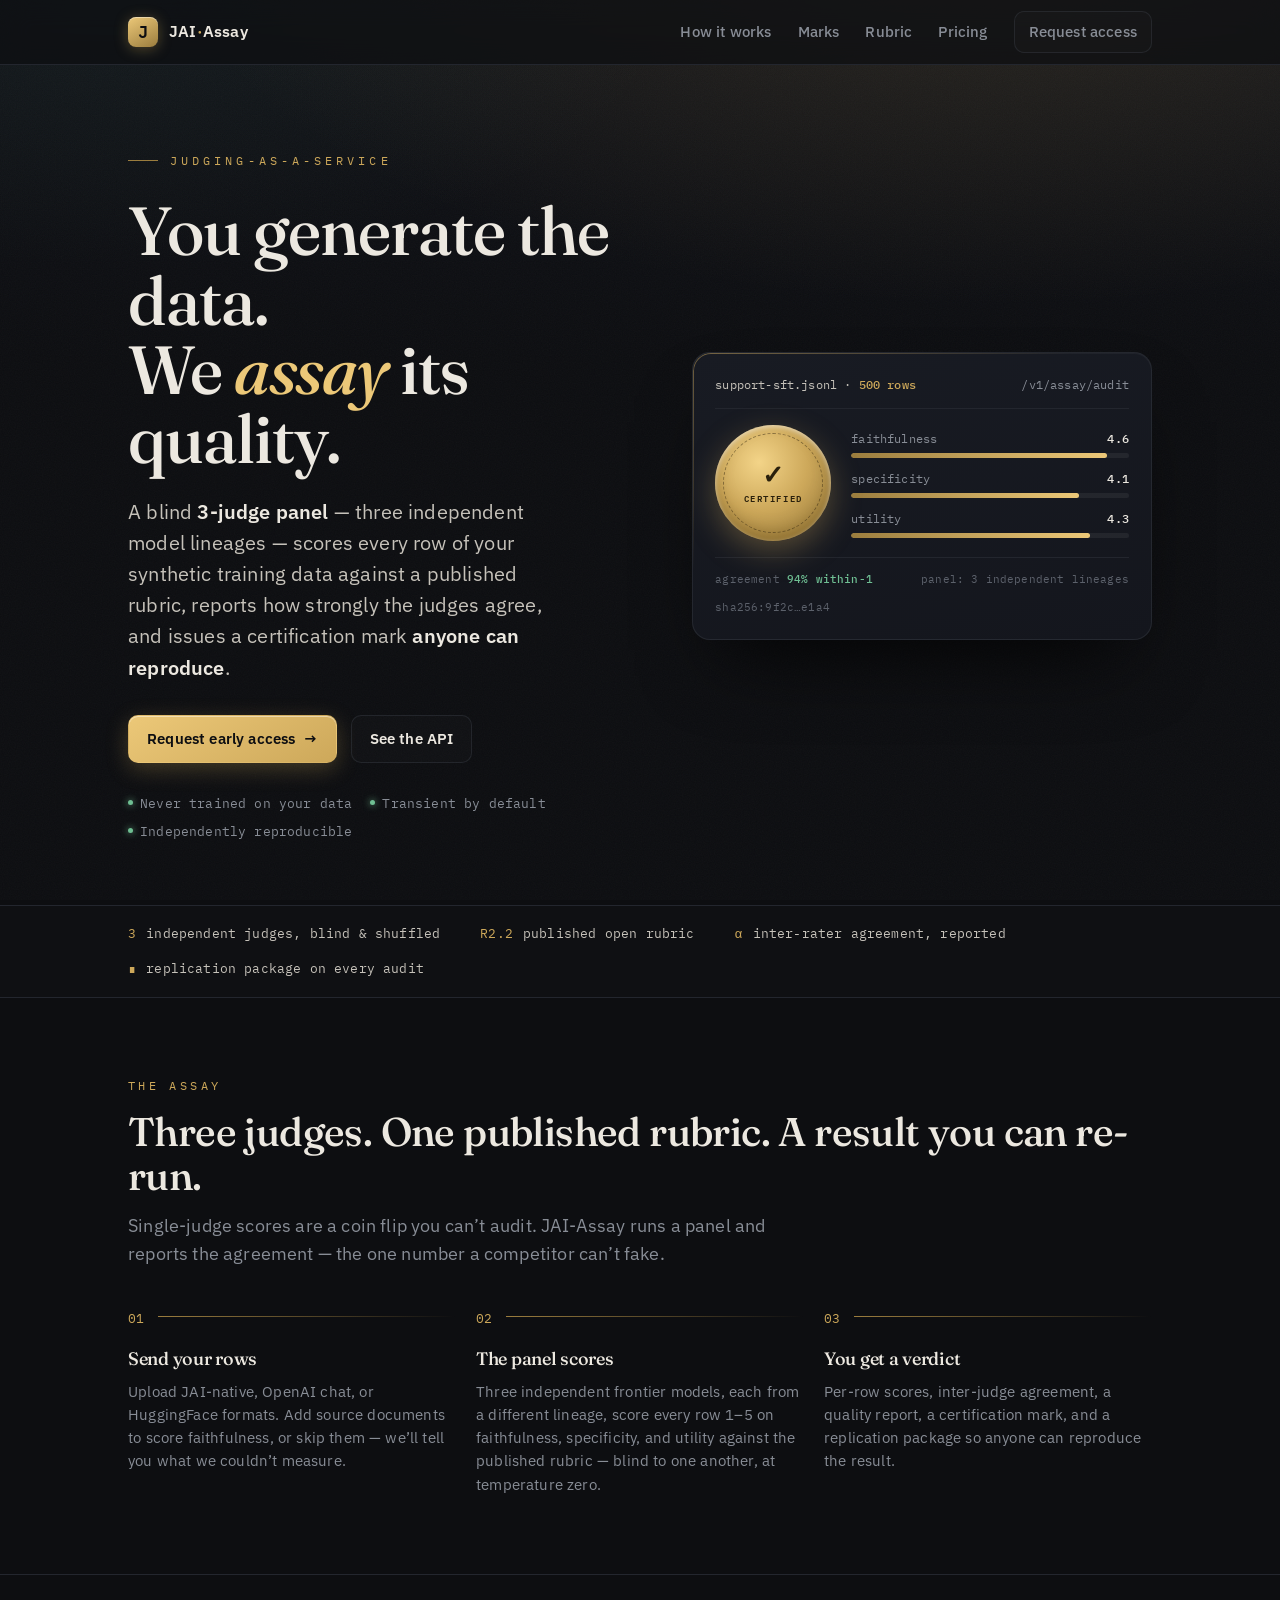
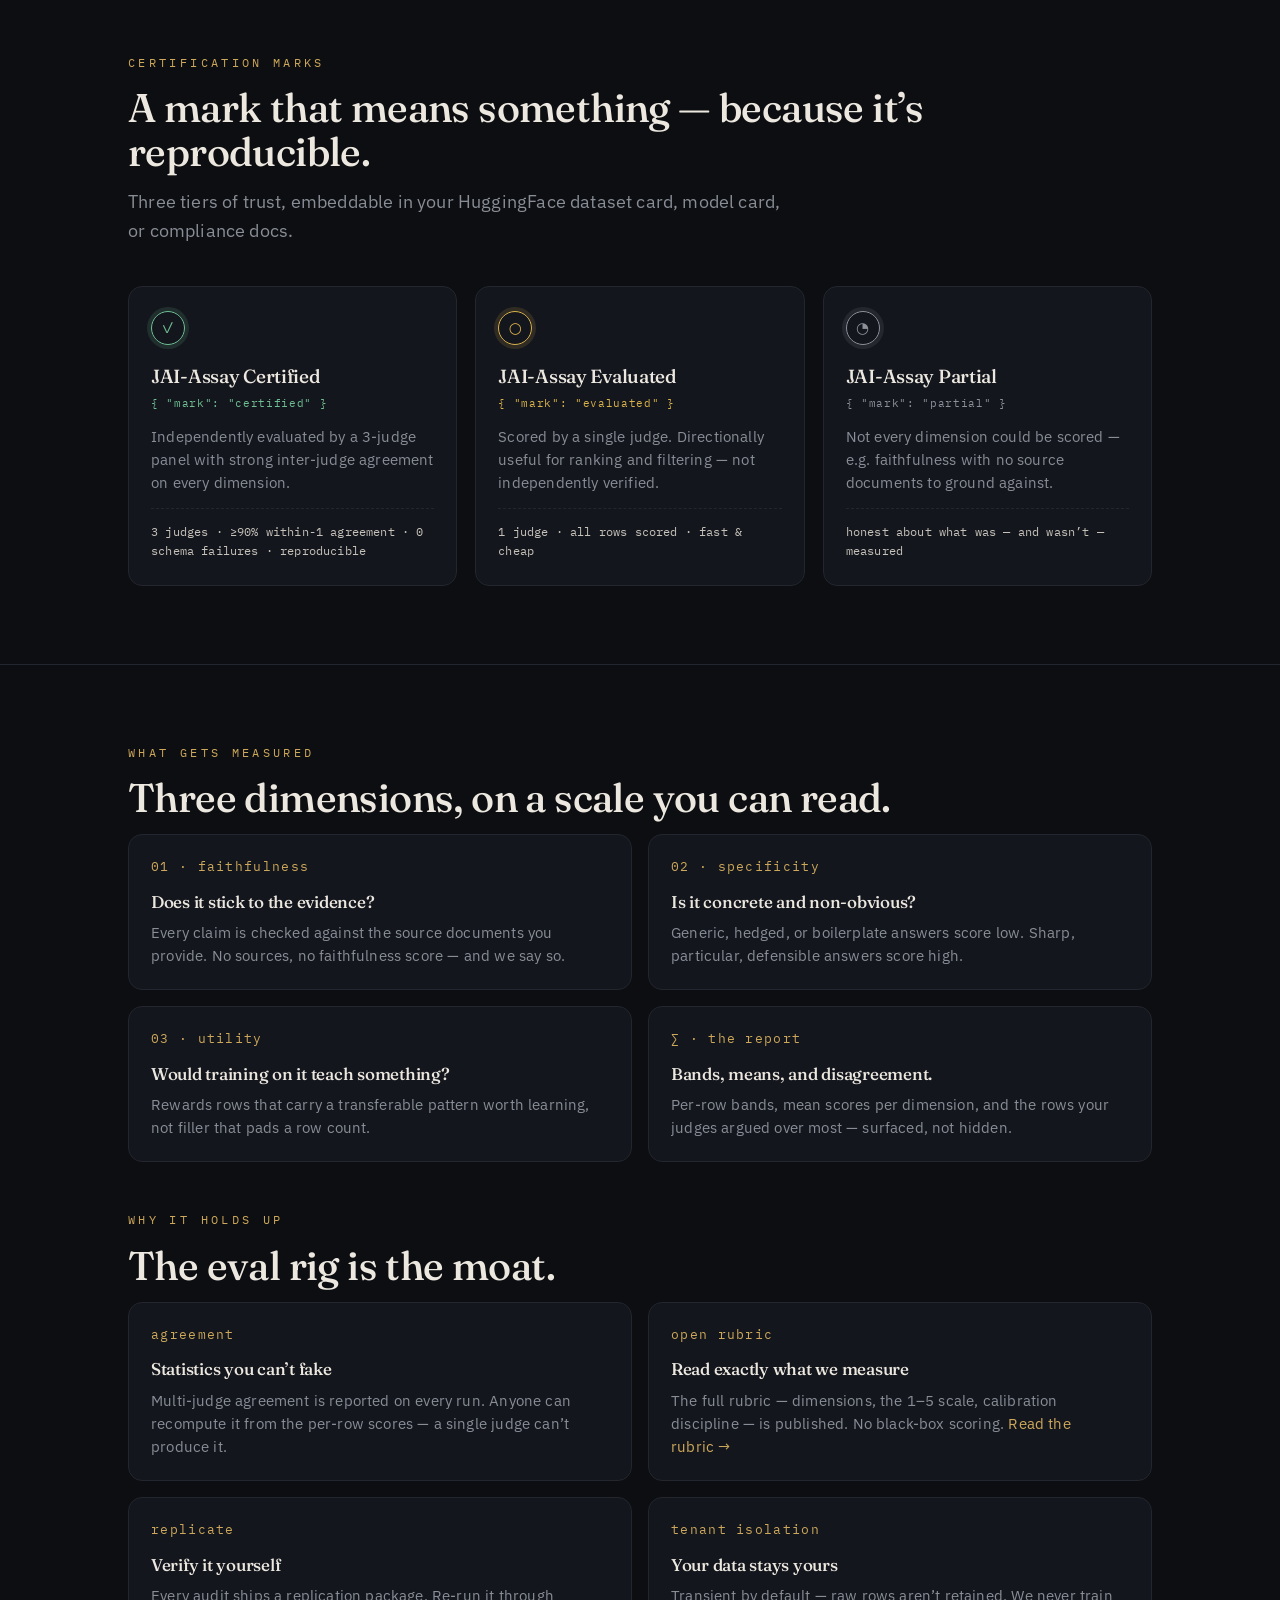
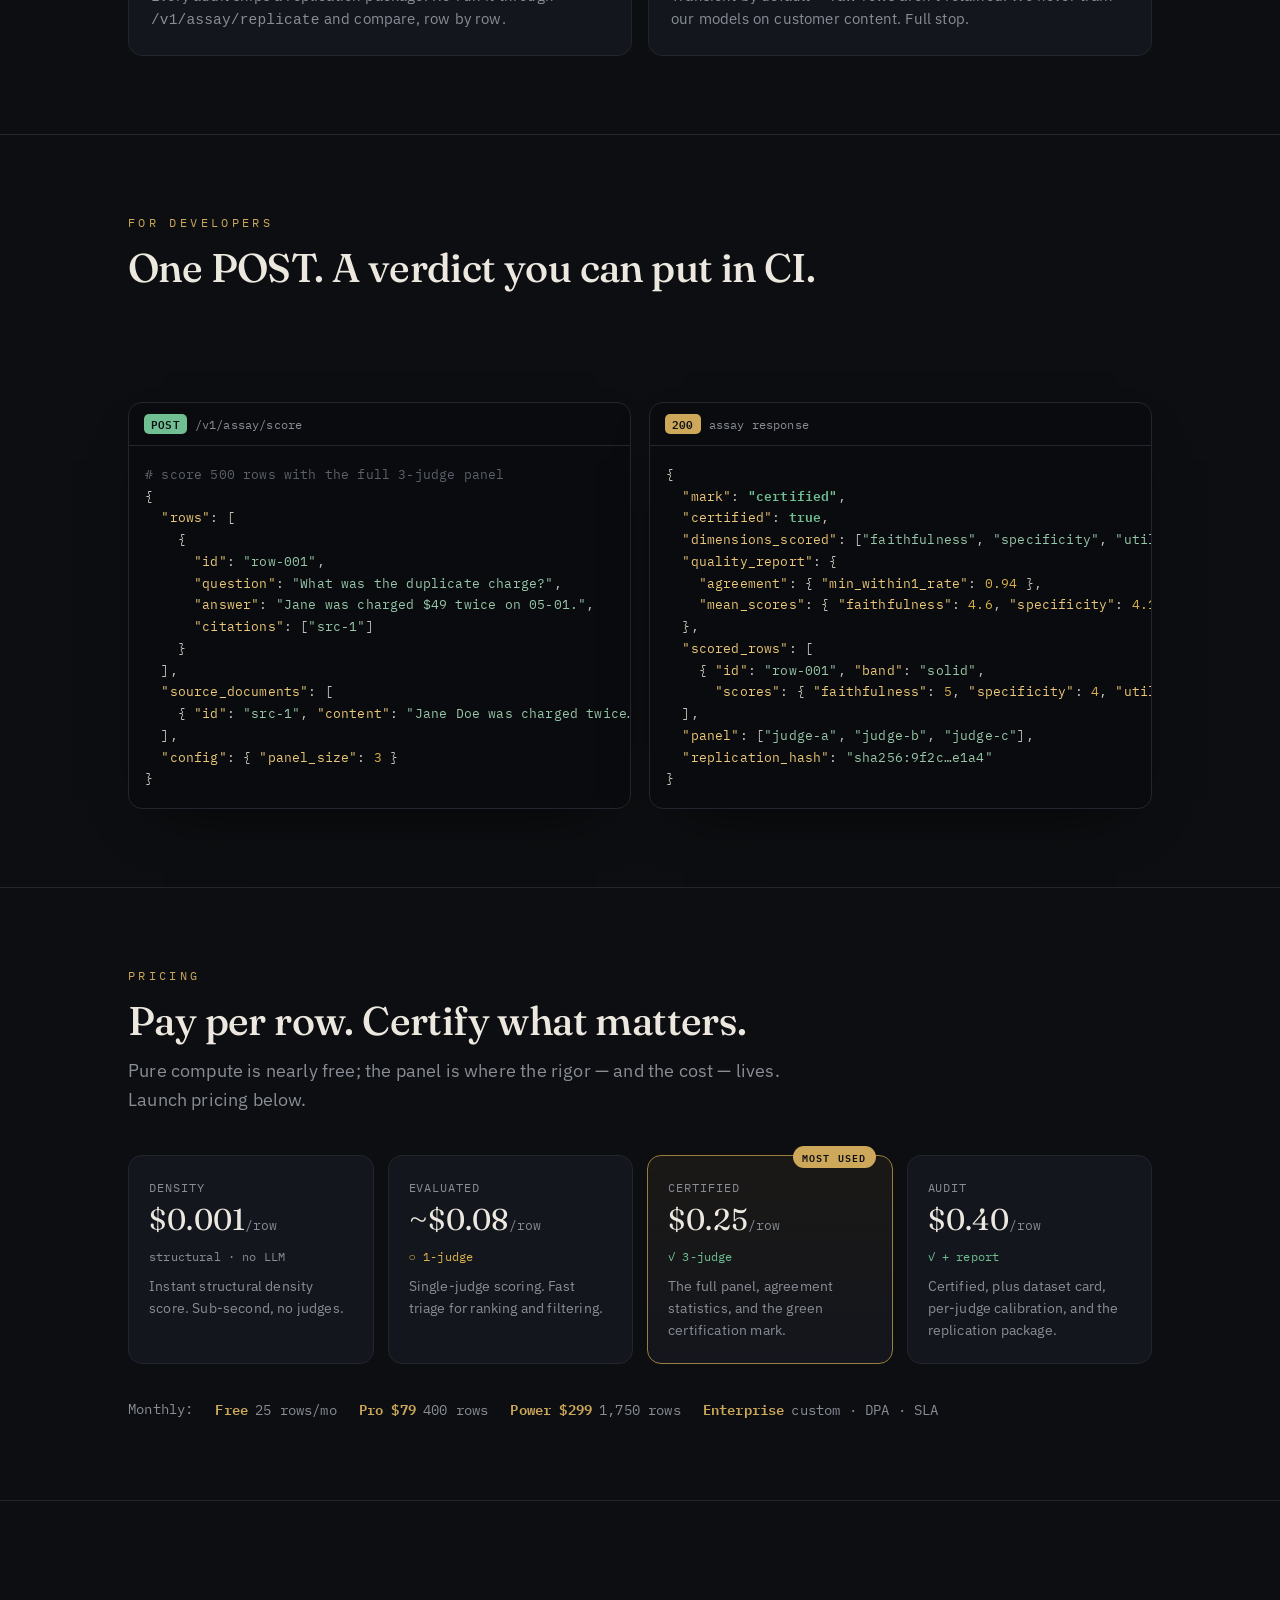
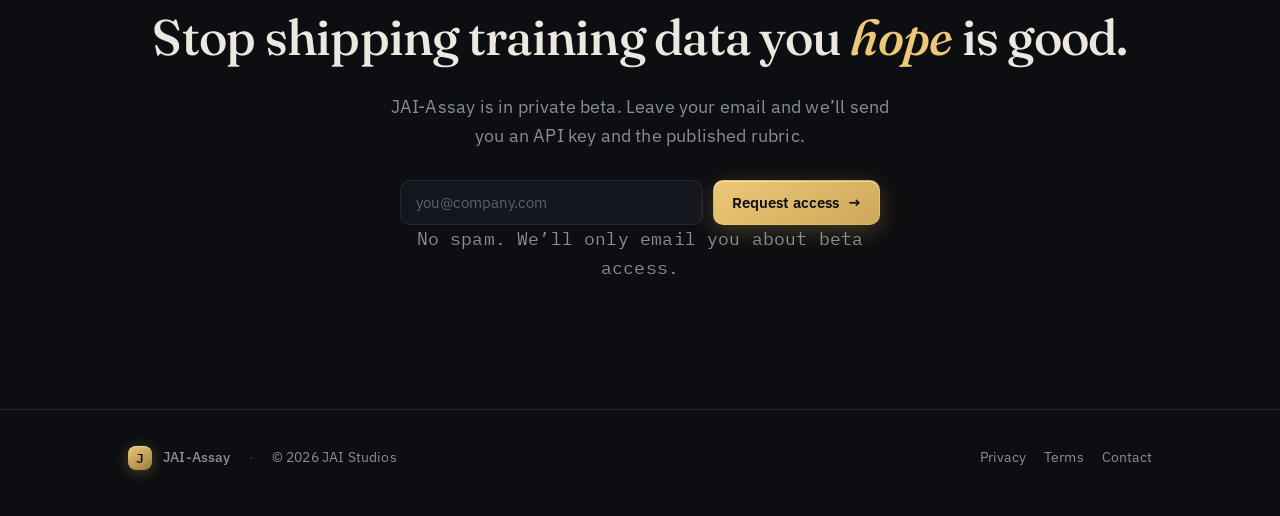
==== commit 8da4a1bf: "feat(site): publish rubric page, add email capture + OG card, scrub backend details - Scrub all judg" ====
--- a/index.html
+++ b/index.html
@@ -15,6 +15,13 @@
     />
     <meta property="og:type" content="website" />
     <meta property="og:url" content="https://jaistudios.app" />
+    <meta property="og:image" content="https://jaistudios.app/og.png" />
+    <meta property="og:image:width" content="1200" />
+    <meta property="og:image:height" content="630" />
+    <meta name="twitter:card" content="summary_large_image" />
+    <meta name="twitter:title" content="JAI-Assay — assay the quality of your training data" />
+    <meta name="twitter:description" content="A blind multi-judge panel scores synthetic training data against a published rubric and issues a reproducible certification mark." />
+    <meta name="twitter:image" content="https://jaistudios.app/og.png" />
     <link rel="icon" href="data:image/svg+xml;utf8,<svg xmlns='http://www.w3.org/2000/svg' viewBox='0 0 64 64'><rect width='64' height='64' rx='14' fill='%230d0e11'/><text x='50%25' y='57%25' font-family='ui-monospace,Menlo,monospace' font-size='30' fill='%23cda85a' text-anchor='middle' dominant-baseline='middle' font-weight='700'>J</text></svg>" />
     <link rel="preconnect" href="https://fonts.googleapis.com" />
     <link rel="preconnect" href="https://fonts.gstatic.com" crossorigin />
@@ -35,7 +42,7 @@
         <div class="nav-links">
           <a class="hide-sm" href="#how">How it works</a>
           <a class="hide-sm" href="#marks">Marks</a>
-          <a class="hide-sm" href="#api">API</a>
+          <a class="hide-sm" href="./rubric.html">Rubric</a>
           <a href="#pricing">Pricing</a>
           <a class="btn btn-ghost" href="#access" style="padding:8px 14px;">Request access</a>
         </div>
@@ -49,9 +56,10 @@
           <div class="eyebrow rise" style="--d:0">Judging-as-a-service</div>
           <h1 class="rise" style="--d:1">You generate the data.<br />We <em>assay</em> its quality.</h1>
           <p class="lede rise" style="--d:2">
-            A blind <b>3-judge panel</b> scores every row of your synthetic
-            training data against a published rubric, reports how strongly the
-            judges agree, and issues a certification mark <b>anyone can reproduce</b>.
+            A blind <b>3-judge panel</b> &mdash; three independent model
+            lineages &mdash; scores every row of your synthetic training data
+            against a published rubric, reports how strongly the judges agree,
+            and issues a certification mark <b>anyone can reproduce</b>.
           </p>
           <div class="cta-row rise" style="--d:3">
             <a class="btn btn-gold" href="#access">Request early access <span class="arw" aria-hidden="true">→</span></a>
@@ -94,7 +102,7 @@
           </div>
           <div class="spec-foot">
             <span>agreement <b>94% within-1</b></span>
-            <span>panel: deepseek · gpt-5 · grok</span>
+            <span>panel: 3 independent lineages</span>
             <span>sha256:9f2c…e1a4</span>
           </div>
         </aside>
@@ -128,7 +136,7 @@
           </div>
           <div class="step reveal" style="--d:1">
             <h3>The panel scores</h3>
-            <p>DeepSeek, GPT-5, and Grok each score every row 1&ndash;5 on faithfulness, specificity, and utility against the published R2.2 rubric &mdash; independently, at temperature zero.</p>
+            <p>Three independent frontier models, each from a different lineage, score every row 1&ndash;5 on faithfulness, specificity, and utility against the published rubric &mdash; blind to one another, at temperature zero.</p>
           </div>
           <div class="step reveal" style="--d:2">
             <h3>You get a verdict</h3>
@@ -212,7 +220,7 @@
           <div class="feat reveal" style="--d:1">
             <div class="ic">open rubric</div>
             <h3>Read exactly what we measure</h3>
-            <p>The R2.2 rubric &mdash; dimensions, the 1&ndash;5 scale, calibration discipline &mdash; is published. No black-box scoring.</p>
+            <p>The full rubric &mdash; dimensions, the 1&ndash;5 scale, calibration discipline &mdash; is published. No black-box scoring. <a href="./rubric.html">Read the rubric&nbsp;&rarr;</a></p>
           </div>
           <div class="feat reveal" style="--d:2">
             <div class="ic">replicate</div>
@@ -270,7 +278,7 @@
     { <span class="k">"id"</span>: <span class="s">"row-001"</span>, <span class="k">"band"</span>: <span class="s">"solid"</span>,
       <span class="k">"scores"</span>: { <span class="k">"faithfulness"</span>: <span class="n">5</span>, <span class="k">"specificity"</span>: <span class="n">4</span>, <span class="k">"utility"</span>: <span class="n">4</span> } }
   ],
-  <span class="k">"panel"</span>: [<span class="s">"deepseek"</span>, <span class="s">"gpt5"</span>, <span class="s">"grok43"</span>],
+  <span class="k">"panel"</span>: [<span class="s">"judge-a"</span>, <span class="s">"judge-b"</span>, <span class="s">"judge-c"</span>],
   <span class="k">"replication_hash"</span>: <span class="s">"sha256:9f2c…e1a4"</span>
 }</pre>
           </div>
@@ -328,11 +336,34 @@
     <section class="closer" id="access">
       <div class="shell">
         <h2 class="reveal">Stop shipping training data you <em>hope</em> is good.</h2>
-        <p class="reveal">JAI-Assay is in private beta. Request access and we&rsquo;ll send you an API key and the published rubric.</p>
-        <div class="cta-row reveal">
-          <a class="btn btn-gold" href="mailto:hello@jaistudios.app?subject=JAI-Assay%20early%20access">Request early access <span class="arw" aria-hidden="true">→</span></a>
-          <a class="btn btn-ghost" href="#how">How it works</a>
-        </div>
+        <p class="reveal">JAI-Assay is in private beta. Leave your email and we&rsquo;ll send you an API key and the published rubric.</p>
+
+        <!-- Email capture. Set ACTION to your Formspree form endpoint
+             (https://formspree.io/f/XXXXXXXX) — or any form backend that
+             accepts a POST with an `email` field — to activate. -->
+        <form
+          class="signup reveal"
+          id="access-form"
+          action="https://formspree.io/f/YOUR_FORM_ID"
+          method="POST"
+        >
+          <label class="sr-only" for="email">Work email</label>
+          <input
+            type="email"
+            id="email"
+            name="email"
+            inputmode="email"
+            autocomplete="email"
+            required
+            placeholder="you@company.com"
+          />
+          <button class="btn btn-gold" type="submit">
+            Request access <span class="arw" aria-hidden="true">→</span>
+          </button>
+        </form>
+        <p class="signup-note reveal" id="form-note">
+          No spam. We&rsquo;ll only email you about beta access.
+        </p>
       </div>
     </section>
 
@@ -356,6 +387,49 @@
     <script>
       document.documentElement.classList.add("js");
       document.getElementById("year").textContent = new Date().getFullYear();
+
+      // Email capture — progressive enhancement. Without JS the form does a
+      // normal POST to the action; with JS we submit via fetch and show an
+      // inline confirmation. If the action is still the placeholder, fall
+      // back to a mailto so the page is never a dead end.
+      (function () {
+        var form = document.getElementById("access-form");
+        var note = document.getElementById("form-note");
+        if (!form) return;
+        var placeholder = form.action.indexOf("YOUR_FORM_ID") !== -1;
+        if (placeholder) {
+          form.addEventListener("submit", function (e) {
+            e.preventDefault();
+            var email = (form.email.value || "").trim();
+            window.location.href =
+              "mailto:hello@jaistudios.app?subject=JAI-Assay%20early%20access" +
+              (email ? "&body=" + encodeURIComponent("Email: " + email) : "");
+          });
+          return;
+        }
+        form.addEventListener("submit", function (e) {
+          e.preventDefault();
+          var btn = form.querySelector("button");
+          btn.disabled = true;
+          fetch(form.action, {
+            method: "POST",
+            body: new FormData(form),
+            headers: { Accept: "application/json" },
+          })
+            .then(function (r) {
+              if (!r.ok) throw new Error("bad status");
+              form.style.display = "none";
+              note.innerHTML =
+                "<b style='color:var(--certified)'>Thanks — you’re on the list.</b> We’ll be in touch with your key and the rubric.";
+            })
+            .catch(function () {
+              btn.disabled = false;
+              note.innerHTML =
+                "Something went wrong. Email <a href='mailto:hello@jaistudios.app'>hello@jaistudios.app</a> and we’ll sort it.";
+            });
+        });
+      })();
+
       (function () {
         var els = document.querySelectorAll(".reveal");
         if (!("IntersectionObserver" in window)) {
--- a/style.css
+++ b/style.css
@@ -368,6 +368,86 @@
 .prose ul { padding-left: 20px; }
 .prose .callout { background: var(--panel); border: 1px solid var(--line); border-left: 2px solid var(--gold); border-radius: 10px; padding: 16px 18px; margin: 20px 0; color: var(--ink-dim); font-size: 15px; }
 
+/* ---- email capture form -------------------------------------------------- */
+.sr-only {
+  position: absolute; width: 1px; height: 1px; padding: 0; margin: -1px;
+  overflow: hidden; clip: rect(0 0 0 0); white-space: nowrap; border: 0;
+}
+.signup {
+  display: flex; gap: 10px; max-width: 480px; margin: 0 auto;
+  flex-wrap: wrap; justify-content: center;
+}
+.signup input {
+  flex: 1; min-width: 220px;
+  font-family: var(--sans); font-size: 15px;
+  color: var(--ink); background: var(--panel);
+  border: 1px solid var(--line-bright); border-radius: 10px;
+  padding: 12px 15px; transition: border-color 0.2s, box-shadow 0.2s;
+}
+.signup input::placeholder { color: var(--faint); }
+.signup input:focus {
+  outline: none; border-color: var(--gold);
+  box-shadow: 0 0 0 3px rgba(205, 168, 90, 0.16);
+}
+.signup button { white-space: nowrap; }
+.signup button:disabled { opacity: 0.6; cursor: progress; }
+.signup-note { font-family: var(--mono); font-size: 12.5px; color: var(--faint); margin: 16px 0 0; }
+.signup-note a { color: var(--gold); }
+
+/* ---- rubric page --------------------------------------------------------- */
+.rubric-hero { padding: 56px 0 8px; }
+.rubric-hero h1 { font-size: clamp(34px, 5vw, 52px); margin: 0 0 14px; }
+.rubric-hero h1 em { font-style: italic; color: var(--gold-bright); }
+.rubric-hero .lede { max-width: 56ch; }
+.rubric-meta {
+  display: flex; flex-wrap: wrap; gap: 8px 14px; margin-top: 20px;
+  font-family: var(--mono); font-size: 12.5px; color: var(--muted);
+}
+.rubric-meta .chip {
+  border: 1px solid var(--line-bright); border-radius: 999px;
+  padding: 4px 12px; color: var(--ink-dim);
+}
+.rubric-meta .chip b { color: var(--gold); font-weight: 500; }
+
+.dim {
+  background: var(--panel); border: 1px solid var(--line);
+  border-radius: var(--r); padding: 26px; margin-bottom: 18px;
+  border-left: 2px solid var(--gold-deep);
+}
+.dim-head { display: flex; align-items: baseline; gap: 12px; margin-bottom: 6px; flex-wrap: wrap; }
+.dim-head .num { font-family: var(--mono); color: var(--gold); font-size: 13px; }
+.dim-head h3 { font-size: 22px; margin: 0; color: var(--ink); }
+.dim-head .need { font-family: var(--mono); font-size: 11px; color: var(--muted); margin-left: auto; }
+.dim > p.q { color: var(--ink-dim); font-style: italic; margin: 0 0 18px; font-family: var(--serif); font-size: 18px; }
+.scale { list-style: none; margin: 0; padding: 0; display: grid; gap: 8px; }
+.scale li { display: grid; grid-template-columns: 30px 1fr; gap: 14px; align-items: start; font-size: 14.5px; color: var(--ink-dim); }
+.scale .lvl {
+  font-family: var(--mono); font-weight: 600; font-size: 13px;
+  width: 30px; height: 26px; border-radius: 7px; display: grid; place-items: center;
+  background: rgba(255,255,255,0.04); color: var(--ink);
+}
+.scale li:first-child .lvl { background: rgba(111,191,147,0.16); color: var(--certified); }
+.scale li:last-child .lvl { background: rgba(199,90,90,0.14); color: #d98b8b; }
+
+.discipline { display: grid; grid-template-columns: 1fr 1fr; gap: 16px; margin: 8px 0 0; }
+@media (max-width: 720px) { .discipline { grid-template-columns: 1fr; } }
+.discipline .feat h3 { font-family: var(--serif); }
+
+/* anchor examples */
+.anchor {
+  background: var(--panel); border: 1px solid var(--line);
+  border-radius: var(--r); padding: 20px; margin-bottom: 14px;
+}
+.anchor-qa { font-family: var(--mono); font-size: 13px; color: var(--ink-dim); line-height: 1.65; margin-bottom: 14px; }
+.anchor-qa .lab { color: var(--gold); }
+.anchor-scores { display: flex; flex-wrap: wrap; gap: 8px; margin-bottom: 12px; }
+.anchor-scores .s {
+  font-family: var(--mono); font-size: 12px; color: var(--ink);
+  border: 1px solid var(--line-bright); border-radius: 7px; padding: 4px 10px;
+}
+.anchor-scores .s b { color: var(--gold-bright); font-weight: 600; }
+.anchor .why { margin: 0; color: var(--muted); font-size: 14px; }
+
 /* ---- load + scroll reveal ------------------------------------------------ */
 @keyframes rise { from { opacity: 0; transform: translateY(18px); } to { opacity: 1; transform: none; } }
 .rise { animation: rise 0.9s var(--ease) backwards; animation-delay: calc(var(--d, 0) * 80ms); }
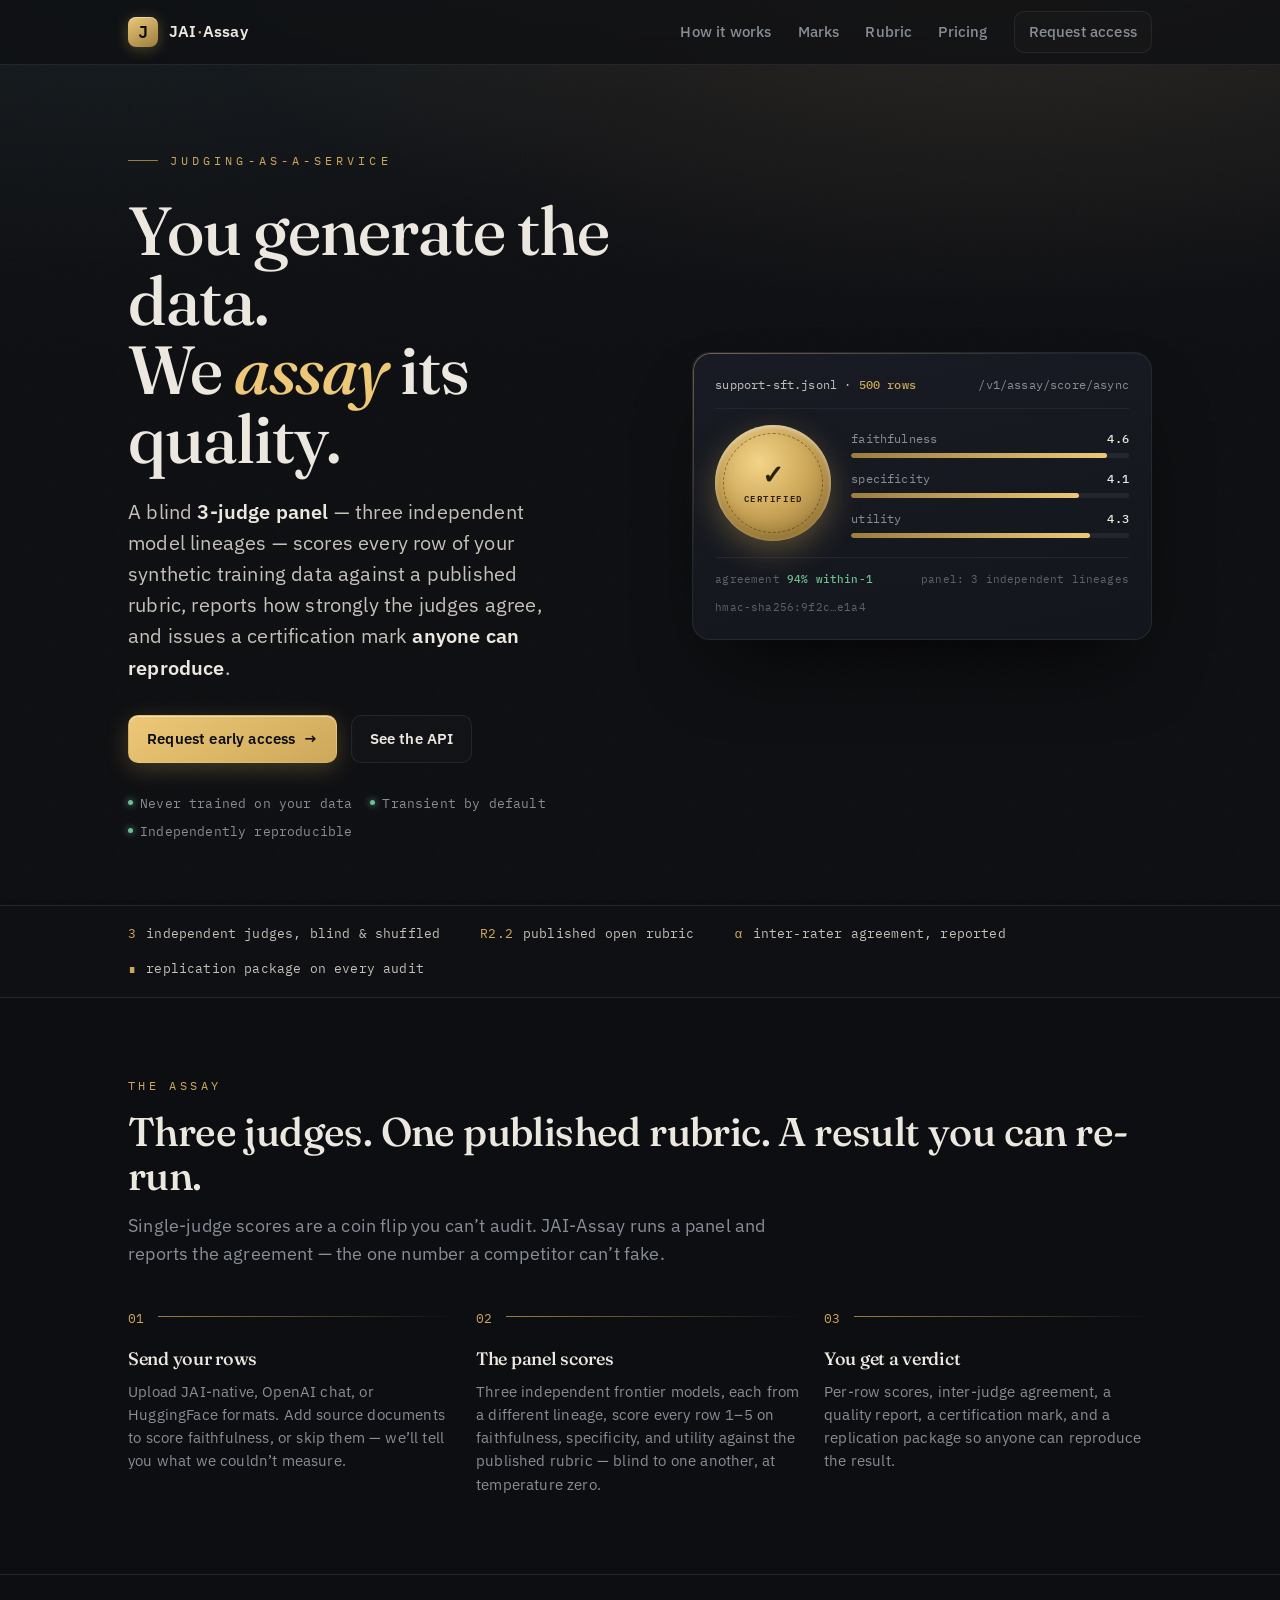
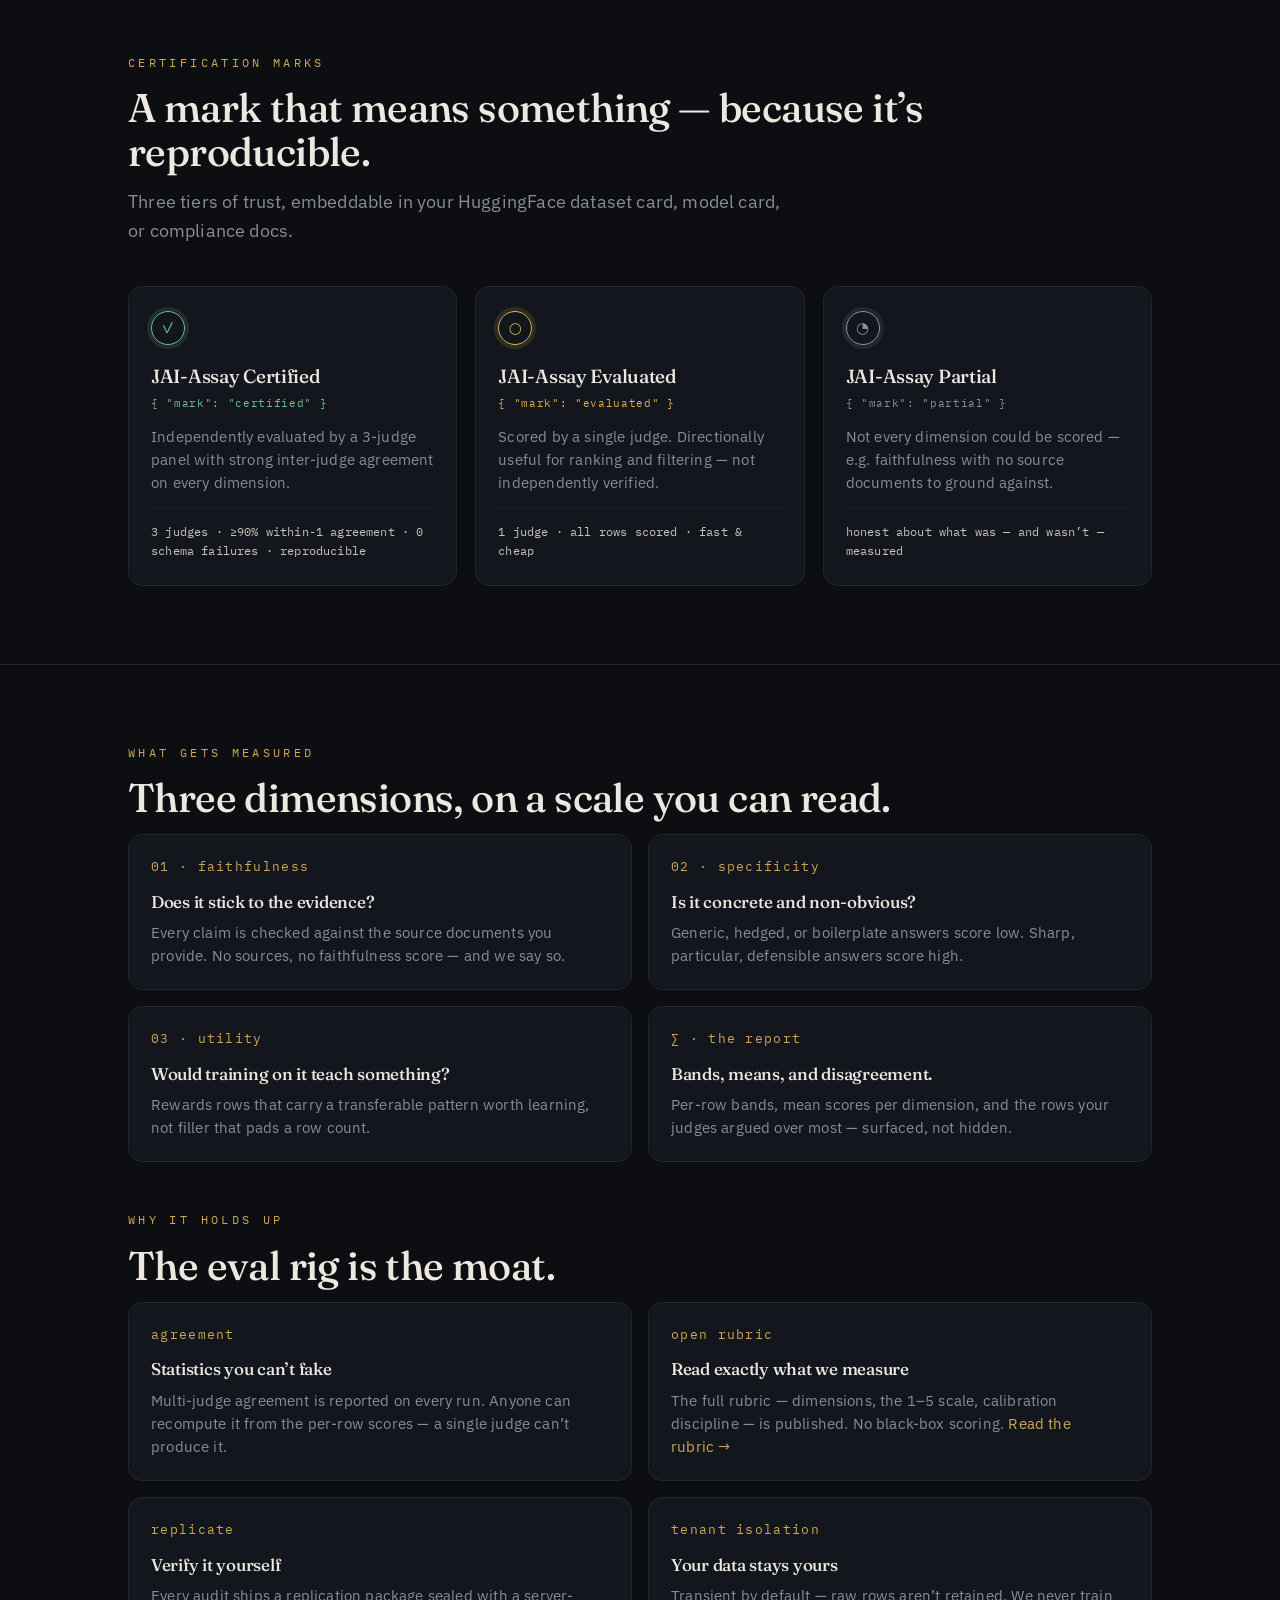
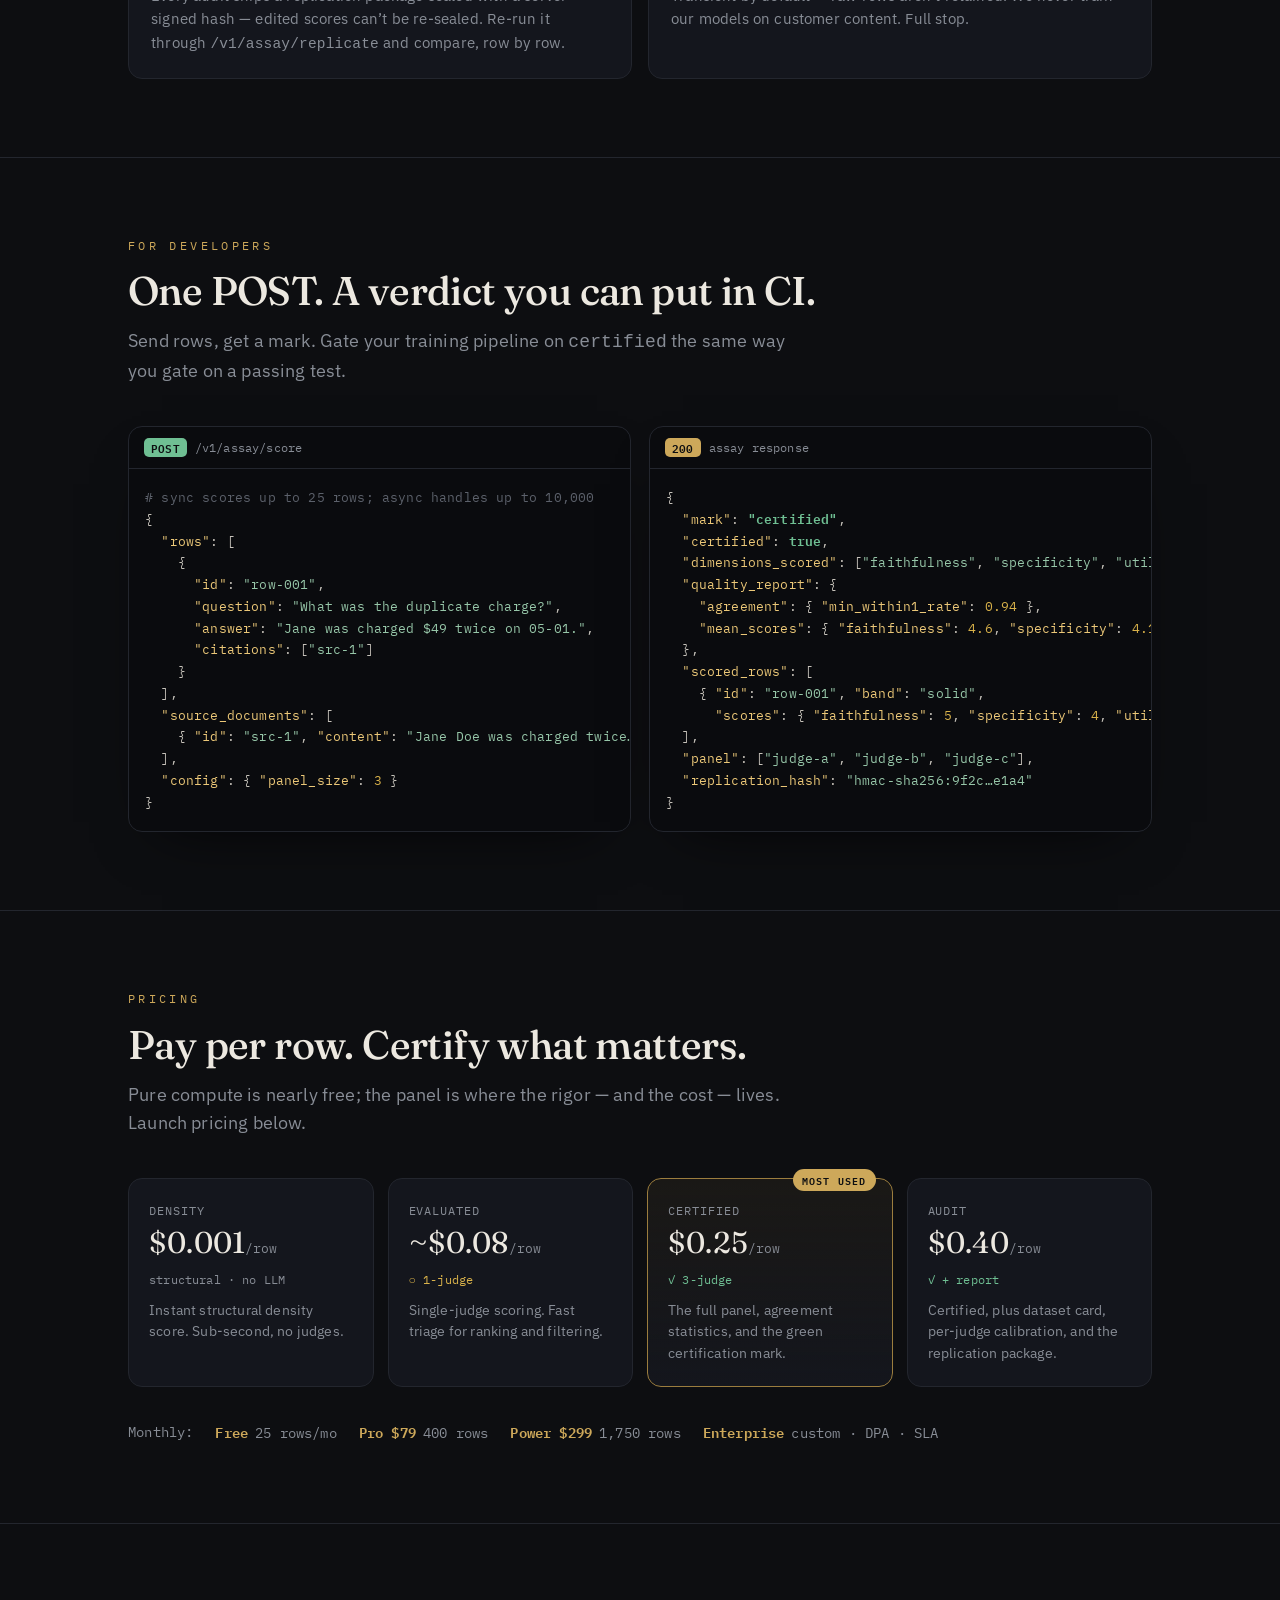
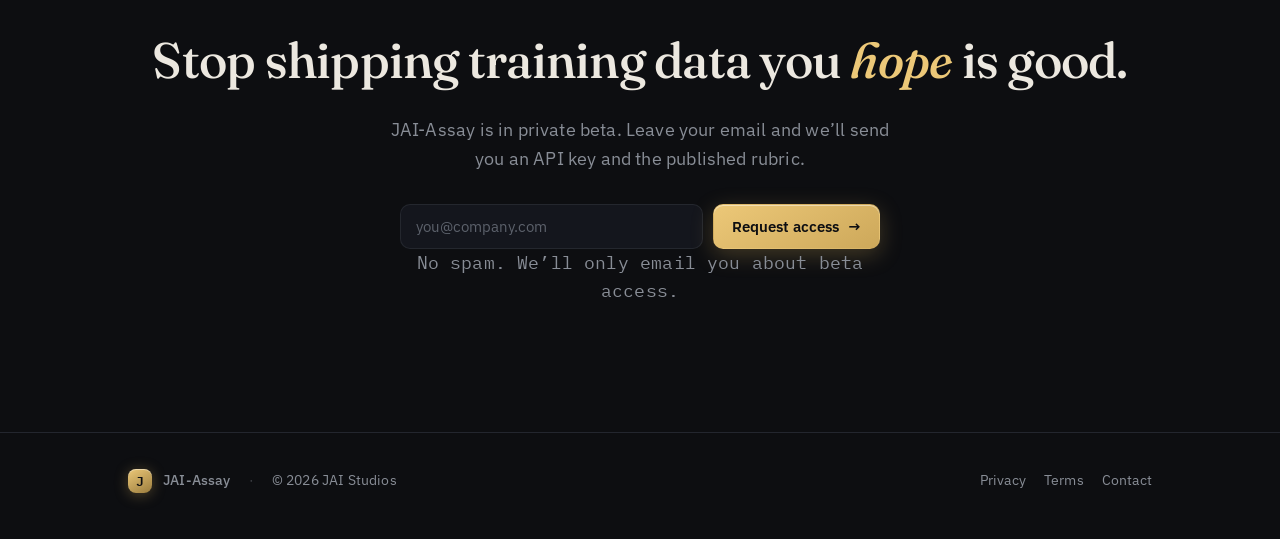
==== commit 1e918caf: "fix(site): claims match the shipped engine - Replication hash examples show hmac-sha256: (the engine" ====
--- a/index.html
+++ b/index.html
@@ -76,7 +76,7 @@
         <aside class="specimen rise" style="--d:3" aria-label="Example quality report">
           <div class="spec-head">
             <span class="spec-file">support-sft.jsonl · <b>500 rows</b></span>
-            <span>/v1/assay/audit</span>
+            <span>/v1/assay/score/async</span>
           </div>
           <div class="spec-body">
             <div class="seal" role="img" aria-label="JAI-Assay Certified seal">
@@ -103,7 +103,7 @@
           <div class="spec-foot">
             <span>agreement <b>94% within-1</b></span>
             <span>panel: 3 independent lineages</span>
-            <span>sha256:9f2c…e1a4</span>
+            <span>hmac-sha256:9f2c…e1a4</span>
           </div>
         </aside>
       </div>
@@ -225,7 +225,7 @@
           <div class="feat reveal" style="--d:2">
             <div class="ic">replicate</div>
             <h3>Verify it yourself</h3>
-            <p>Every audit ships a replication package. Re-run it through <code>/v1/assay/replicate</code> and compare, row by row.</p>
+            <p>Every audit ships a replication package sealed with a server-signed hash &mdash; edited scores can&rsquo;t be re-sealed. Re-run it through <code>/v1/assay/replicate</code> and compare, row by row.</p>
           </div>
           <div class="feat reveal" style="--d:3">
             <div class="ic">tenant isolation</div>
@@ -248,7 +248,7 @@
         <div class="api-grid">
           <div class="code reveal">
             <div class="code-bar"><span class="verb">POST</span> /v1/assay/score</div>
-<pre><span class="c"># score 500 rows with the full 3-judge panel</span>
+<pre><span class="c"># sync scores up to 25 rows; async handles up to 10,000</span>
 {
   <span class="k">"rows"</span>: [
     {
@@ -279,7 +279,7 @@
       <span class="k">"scores"</span>: { <span class="k">"faithfulness"</span>: <span class="n">5</span>, <span class="k">"specificity"</span>: <span class="n">4</span>, <span class="k">"utility"</span>: <span class="n">4</span> } }
   ],
   <span class="k">"panel"</span>: [<span class="s">"judge-a"</span>, <span class="s">"judge-b"</span>, <span class="s">"judge-c"</span>],
-  <span class="k">"replication_hash"</span>: <span class="s">"sha256:9f2c…e1a4"</span>
+  <span class="k">"replication_hash"</span>: <span class="s">"hmac-sha256:9f2c…e1a4"</span>
 }</pre>
           </div>
         </div>
--- a/style.css
+++ b/style.css
@@ -111,9 +111,16 @@
 .wordmark { font-size: 16px; letter-spacing: 0.2px; }
 .wordmark b { color: var(--gold); font-weight: 600; }
 .nav-links { margin-left: auto; display: flex; gap: 26px; align-items: center; }
-.nav-links a { color: var(--muted); font-size: 14.5px; font-weight: 500; }
+.nav-links a { color: var(--muted); font-size: 14.5px; font-weight: 500; white-space: nowrap; }
 .nav-links a:hover { color: var(--ink); }
 @media (max-width: 720px) { .nav-links .hide-sm { display: none; } }
+/* phone widths: keep brand + CTA on one 64px row (overflow-x is hidden) */
+@media (max-width: 440px) {
+  .nav .shell { gap: 10px; padding: 0 16px; }
+  .nav-links { gap: 14px; }
+  .nav-links a { font-size: 13.5px; }
+  .nav-links .btn { padding: 8px 12px; }
+}
 
 /* ---- buttons ------------------------------------------------------------- */
 .btn {
@@ -217,11 +224,14 @@
   content: ""; position: absolute; inset: 8px; border-radius: 50%;
   border: 1px dashed rgba(42,32,12,0.45);
 }
-.seal-inner { transform: rotate(0deg); }
+.seal-inner { animation: sealspin-rev 26s linear infinite; }
 .seal .mark { font-family: var(--serif); font-weight: 600; font-size: 26px; line-height: 1; }
 .seal .lbl { font-family: var(--mono); font-size: 8.5px; letter-spacing: 0.18em; text-transform: uppercase; margin-top: 4px; font-weight: 600; }
 @keyframes sealspin { to { transform: rotate(360deg); } }
-@media (prefers-reduced-motion: reduce) { .seal { animation: none; } }
+/* counter-rotate the face at the same rate so the seal ring spins while the
+   ✓ Certified mark stays upright (it was rotating fully upside-down) */
+@keyframes sealspin-rev { to { transform: rotate(-360deg); } }
+@media (prefers-reduced-motion: reduce) { .seal, .seal-inner { animation: none; } }
 
 .spec-metrics { flex: 1; min-width: 0; }
 .metric { margin-bottom: 11px; }
